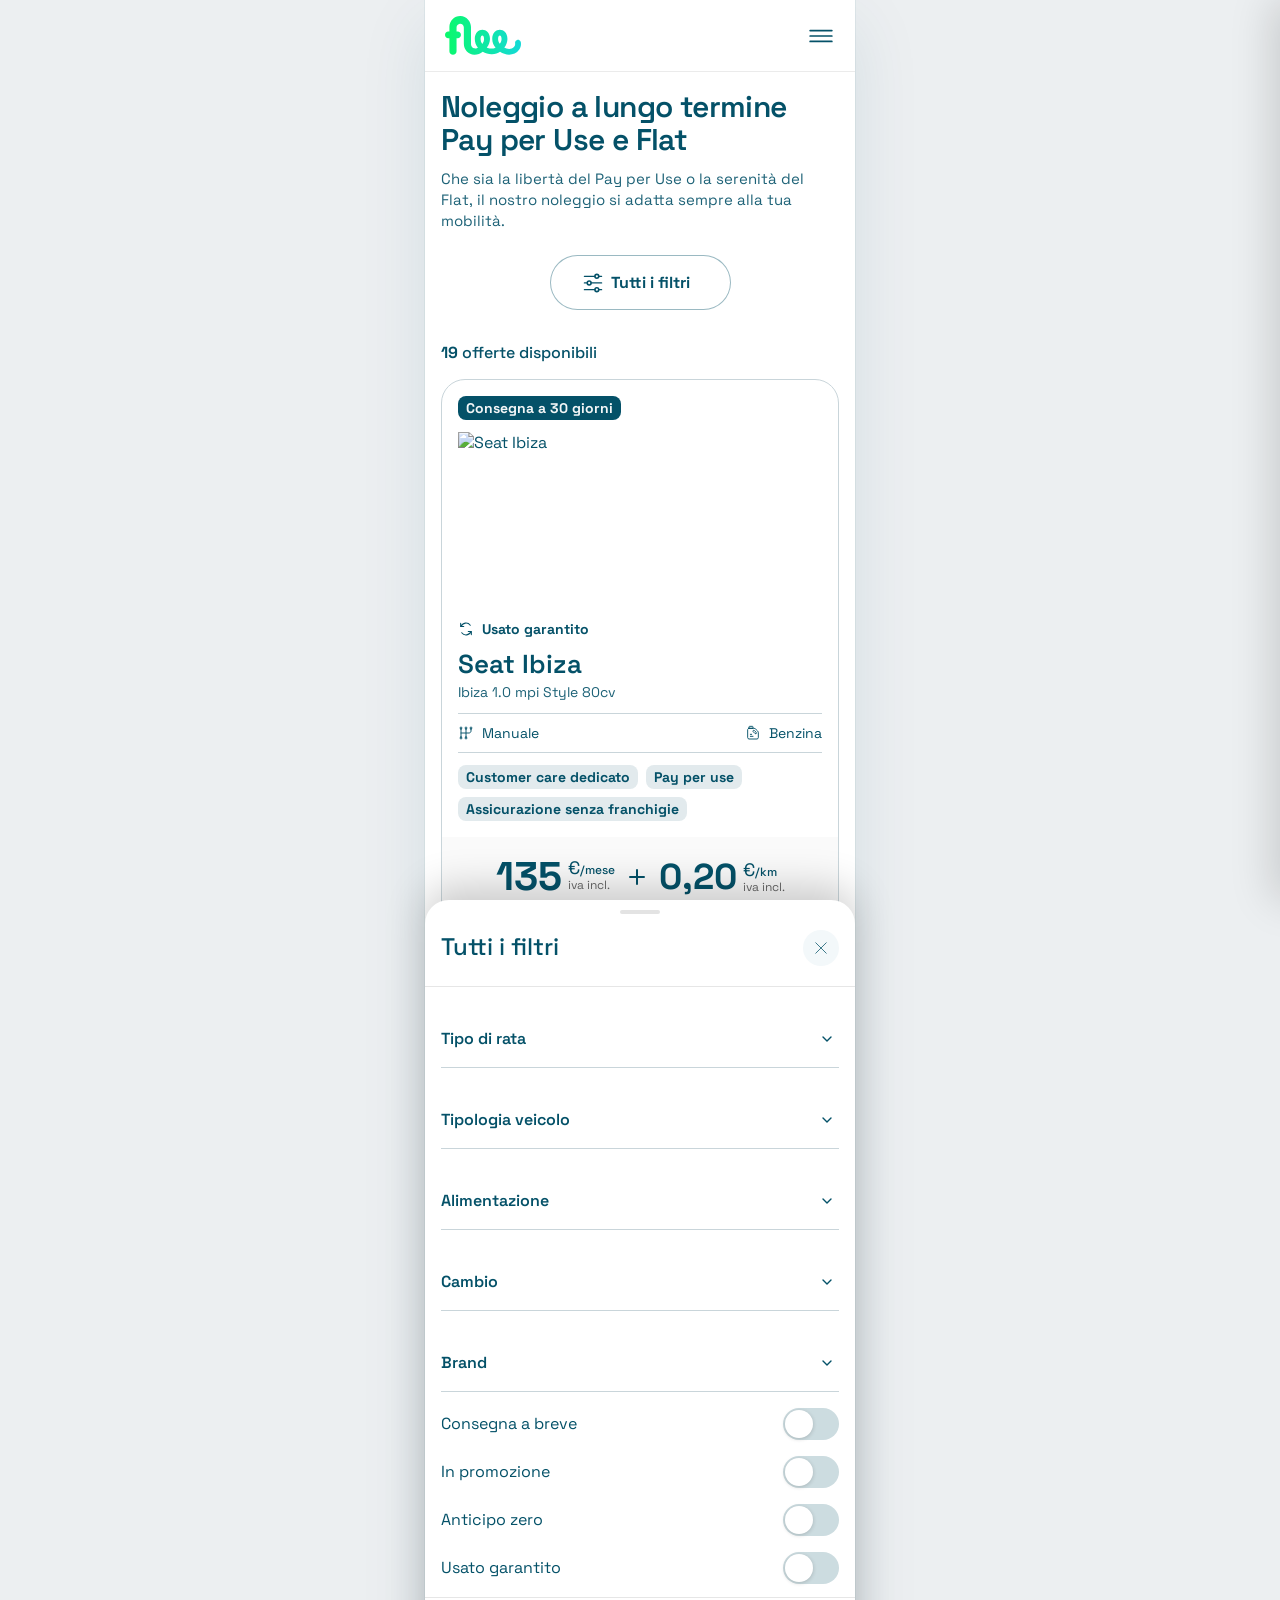
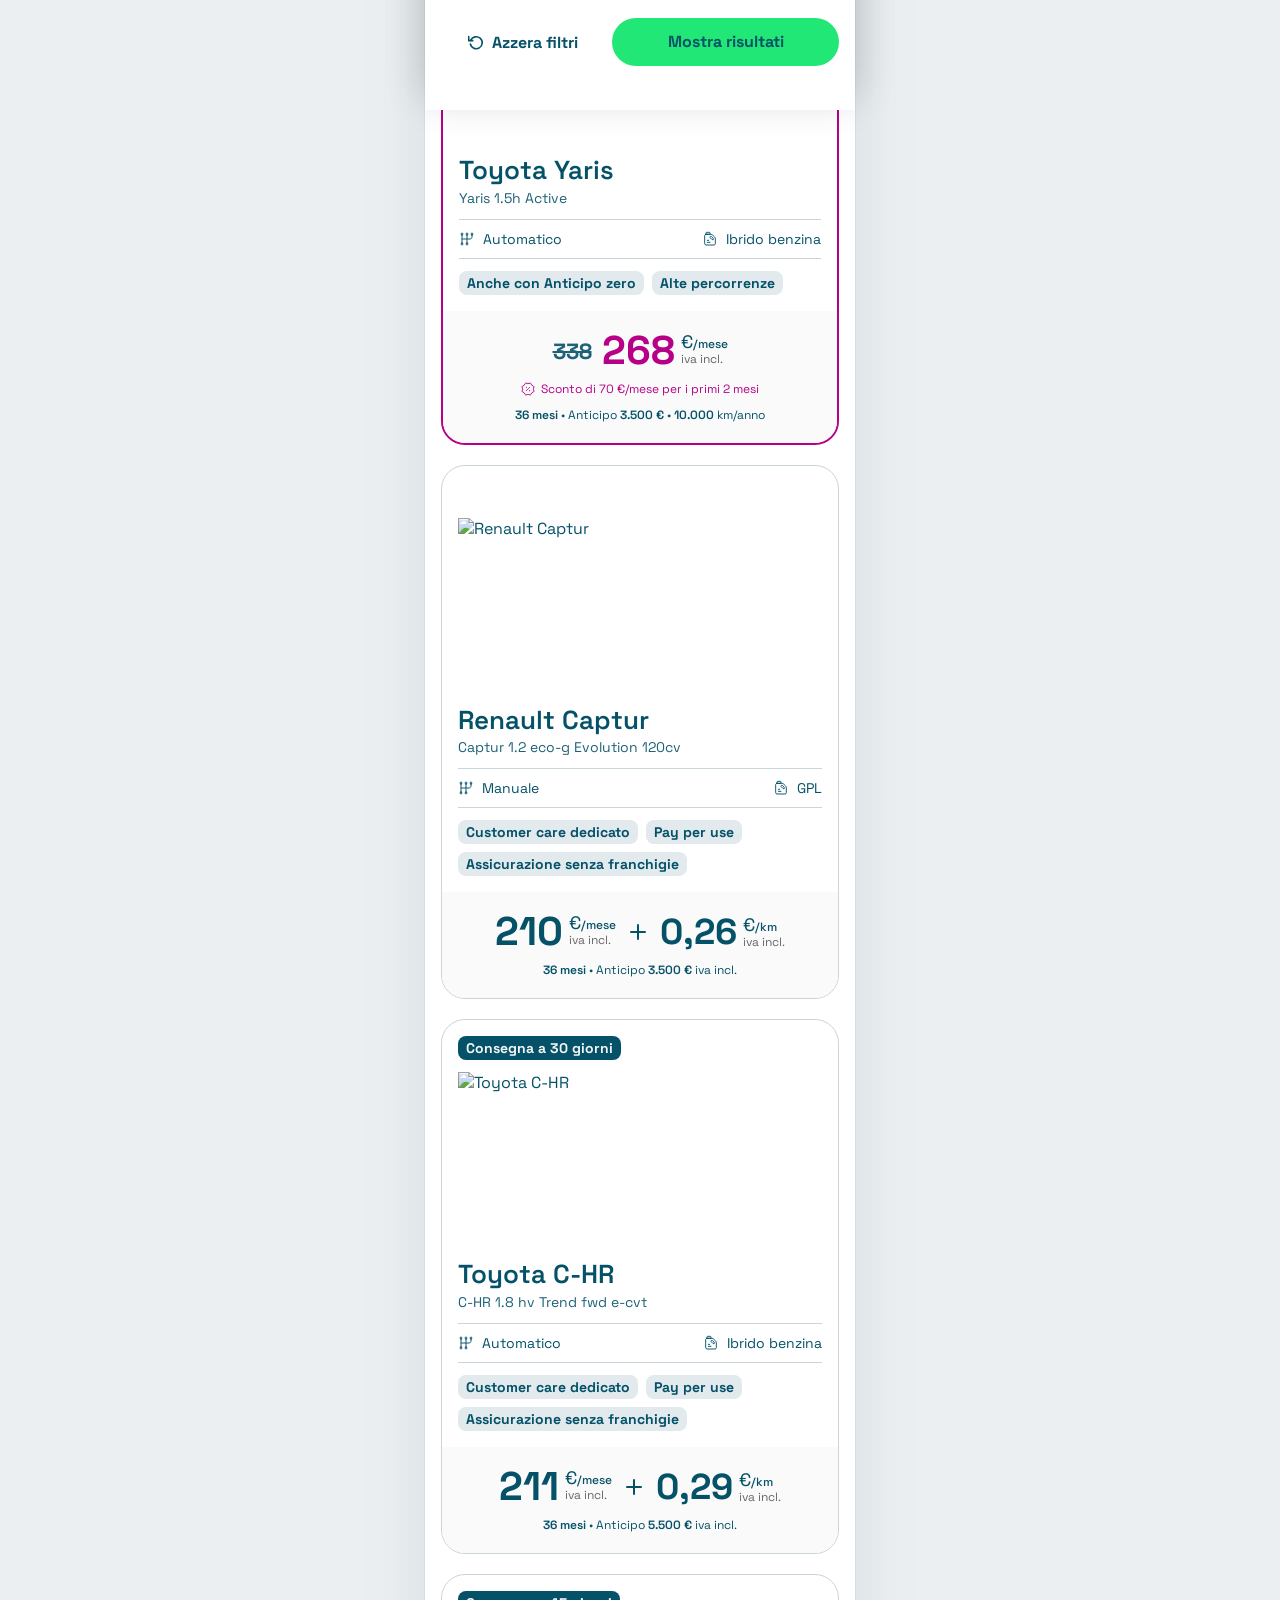
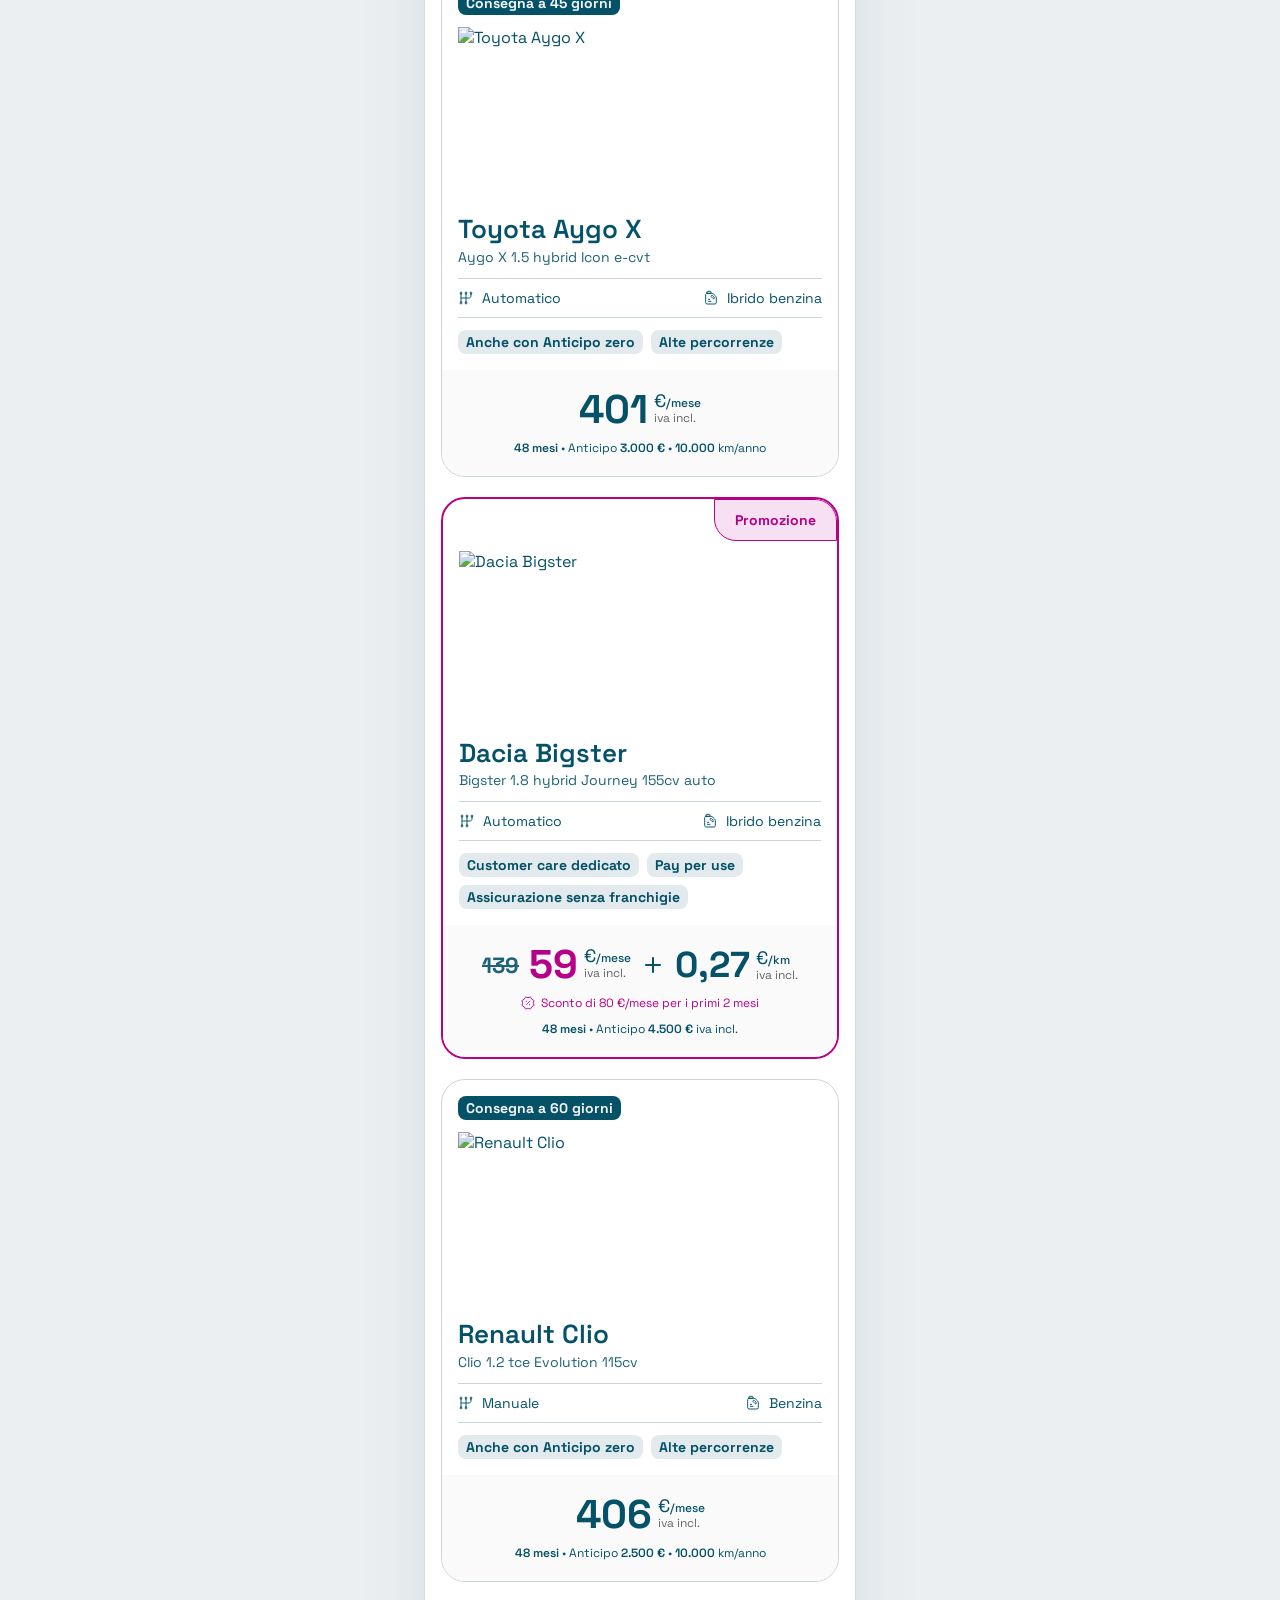
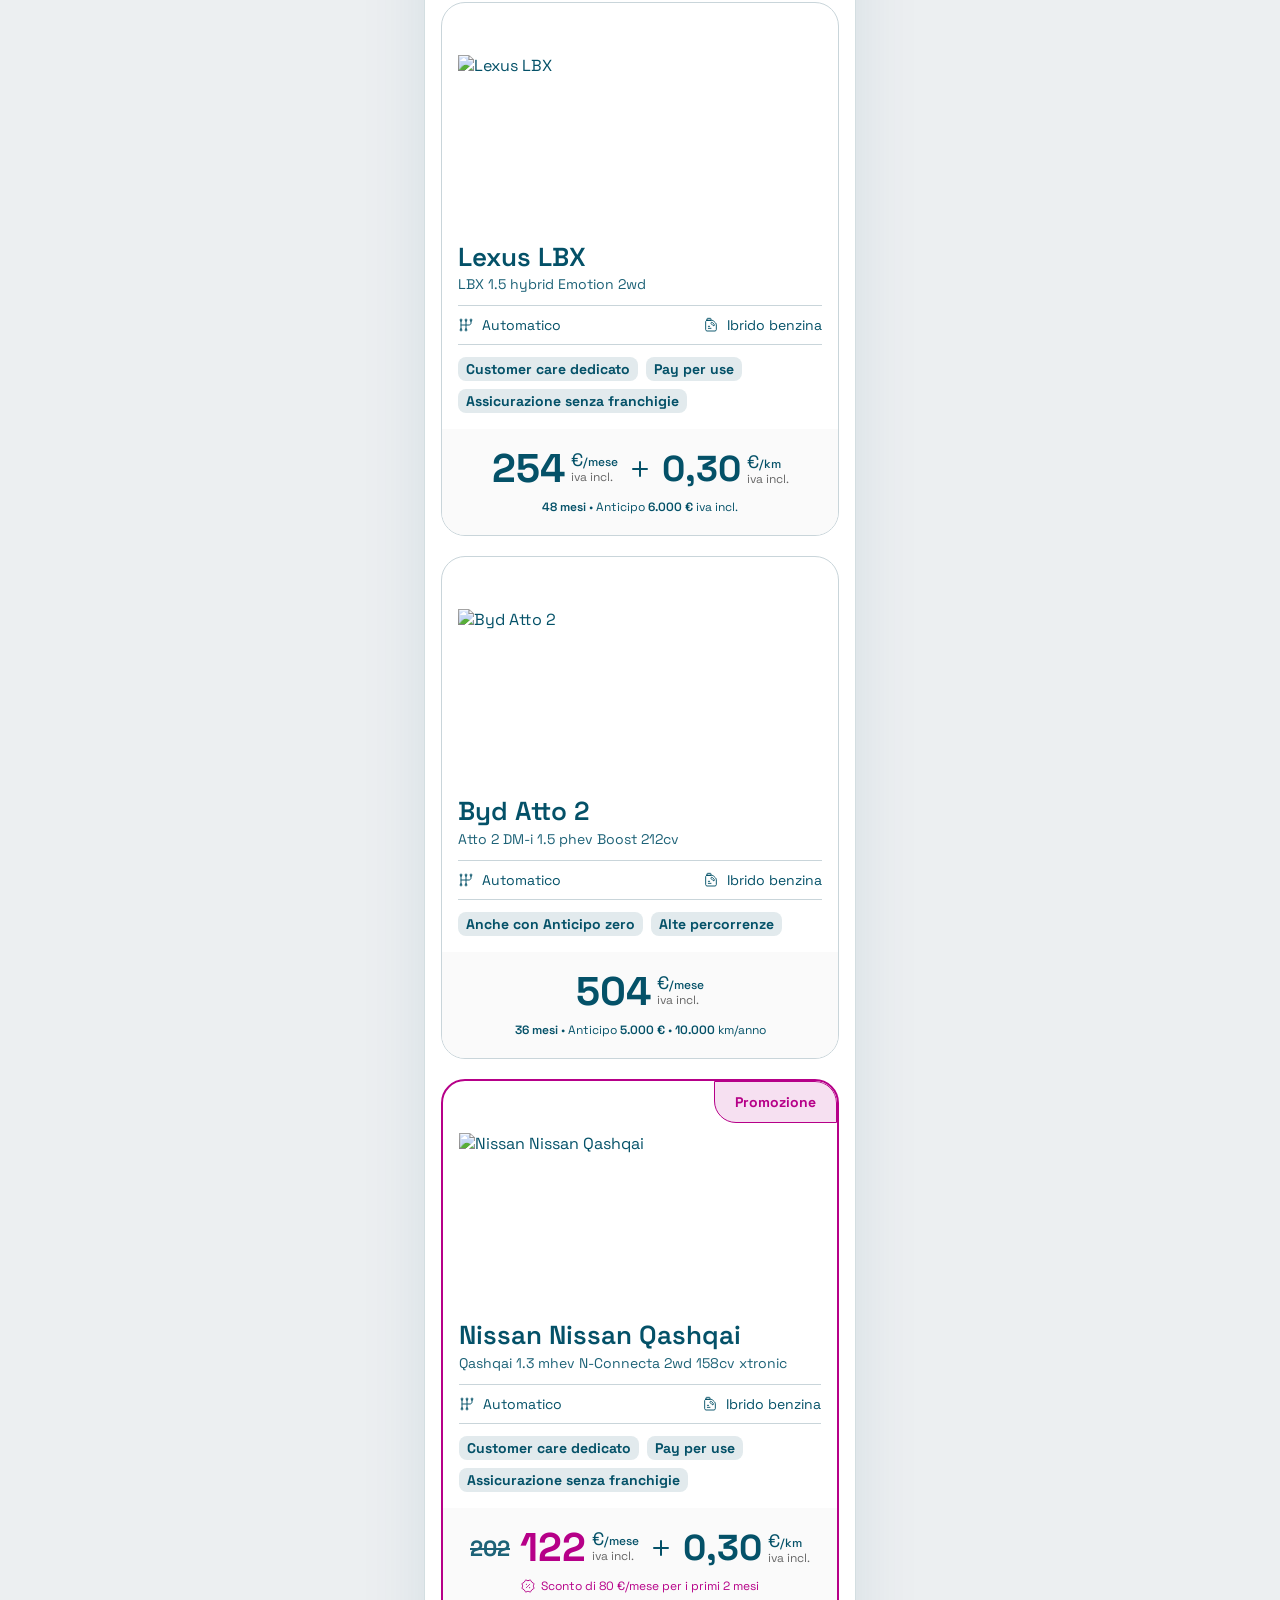
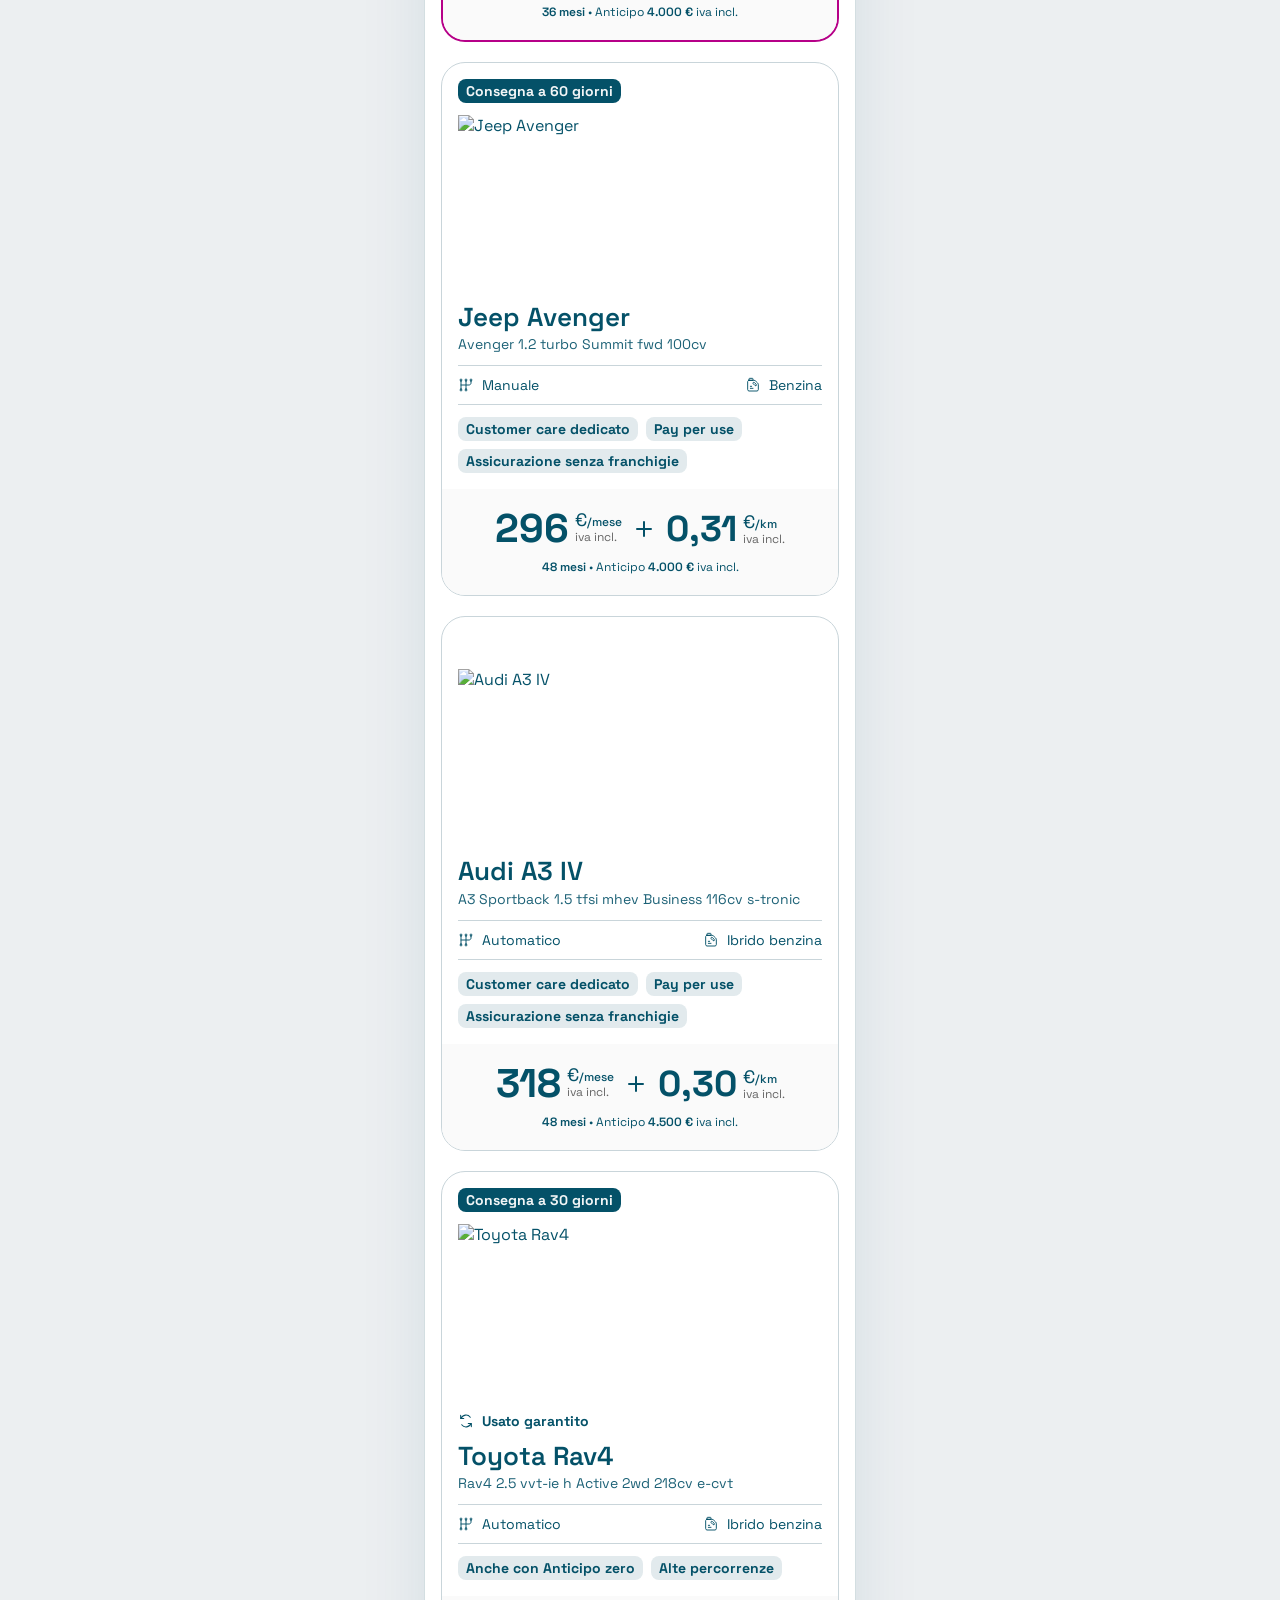
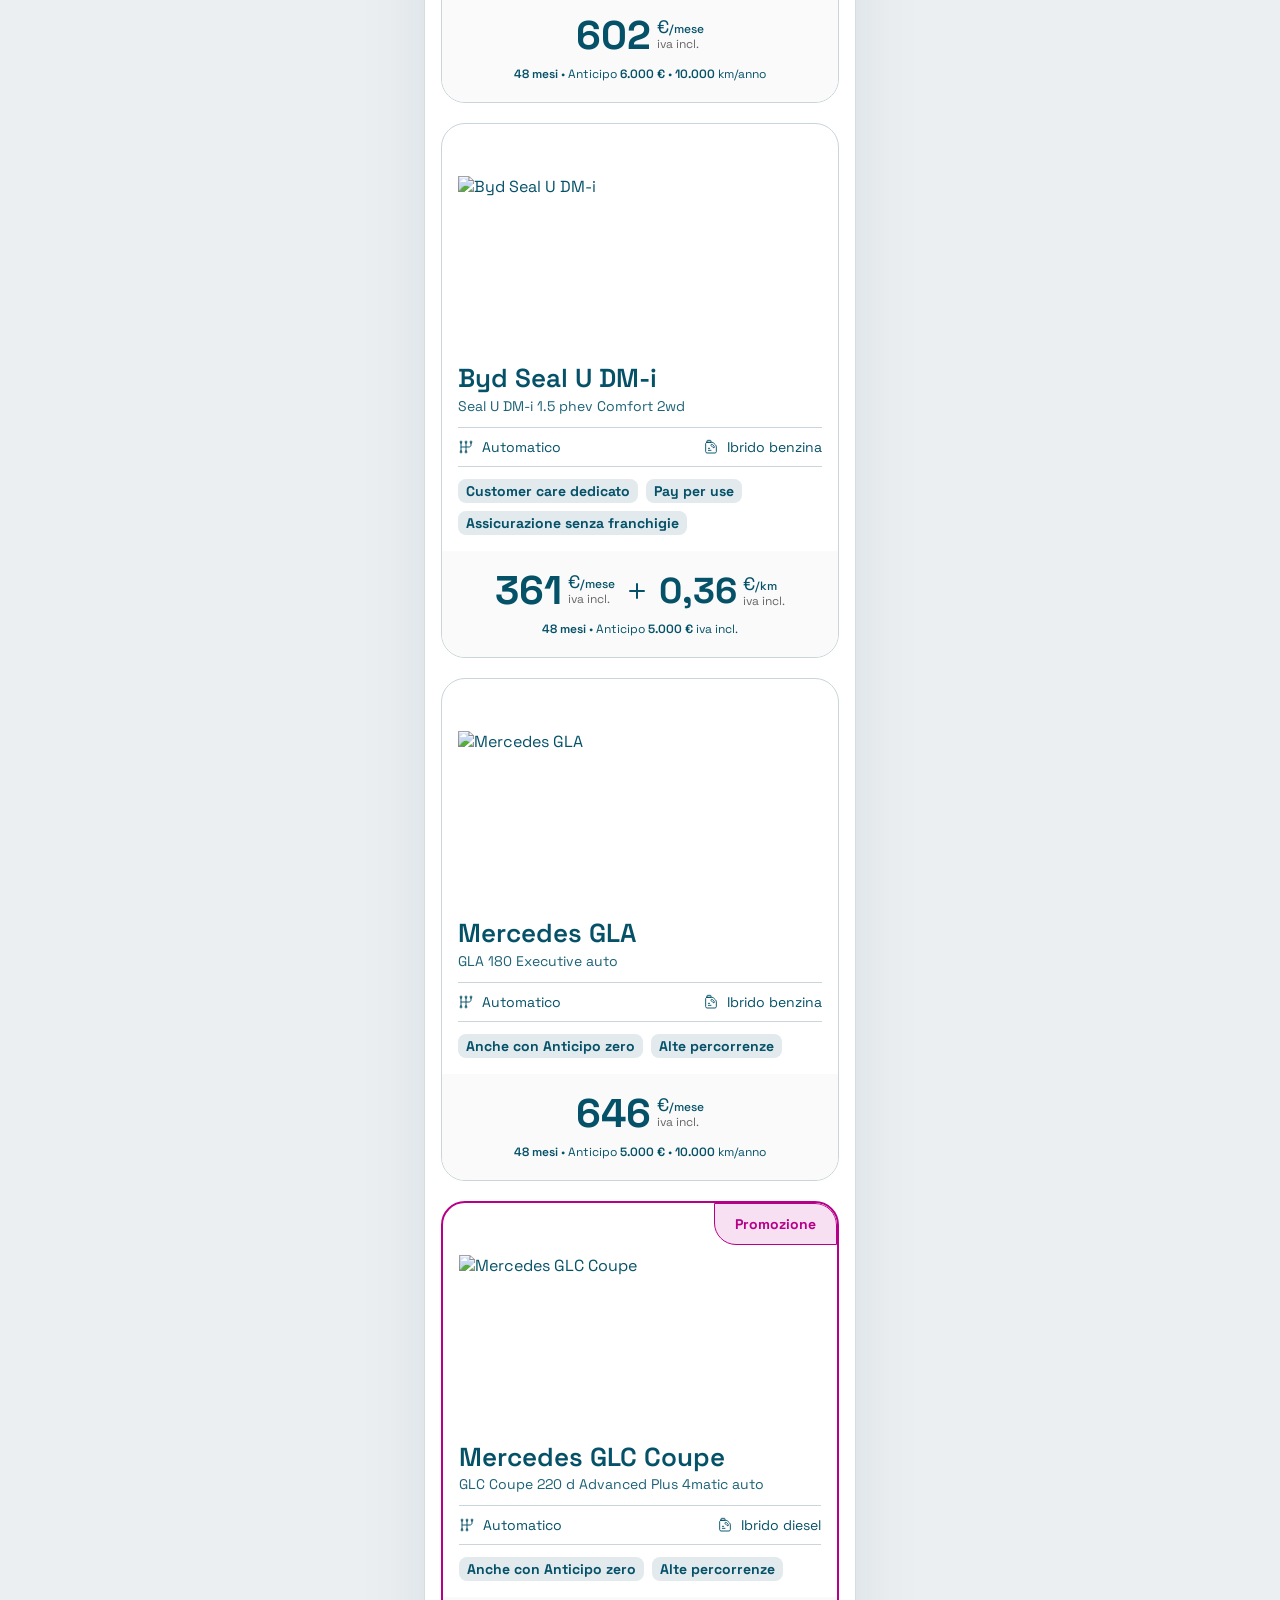
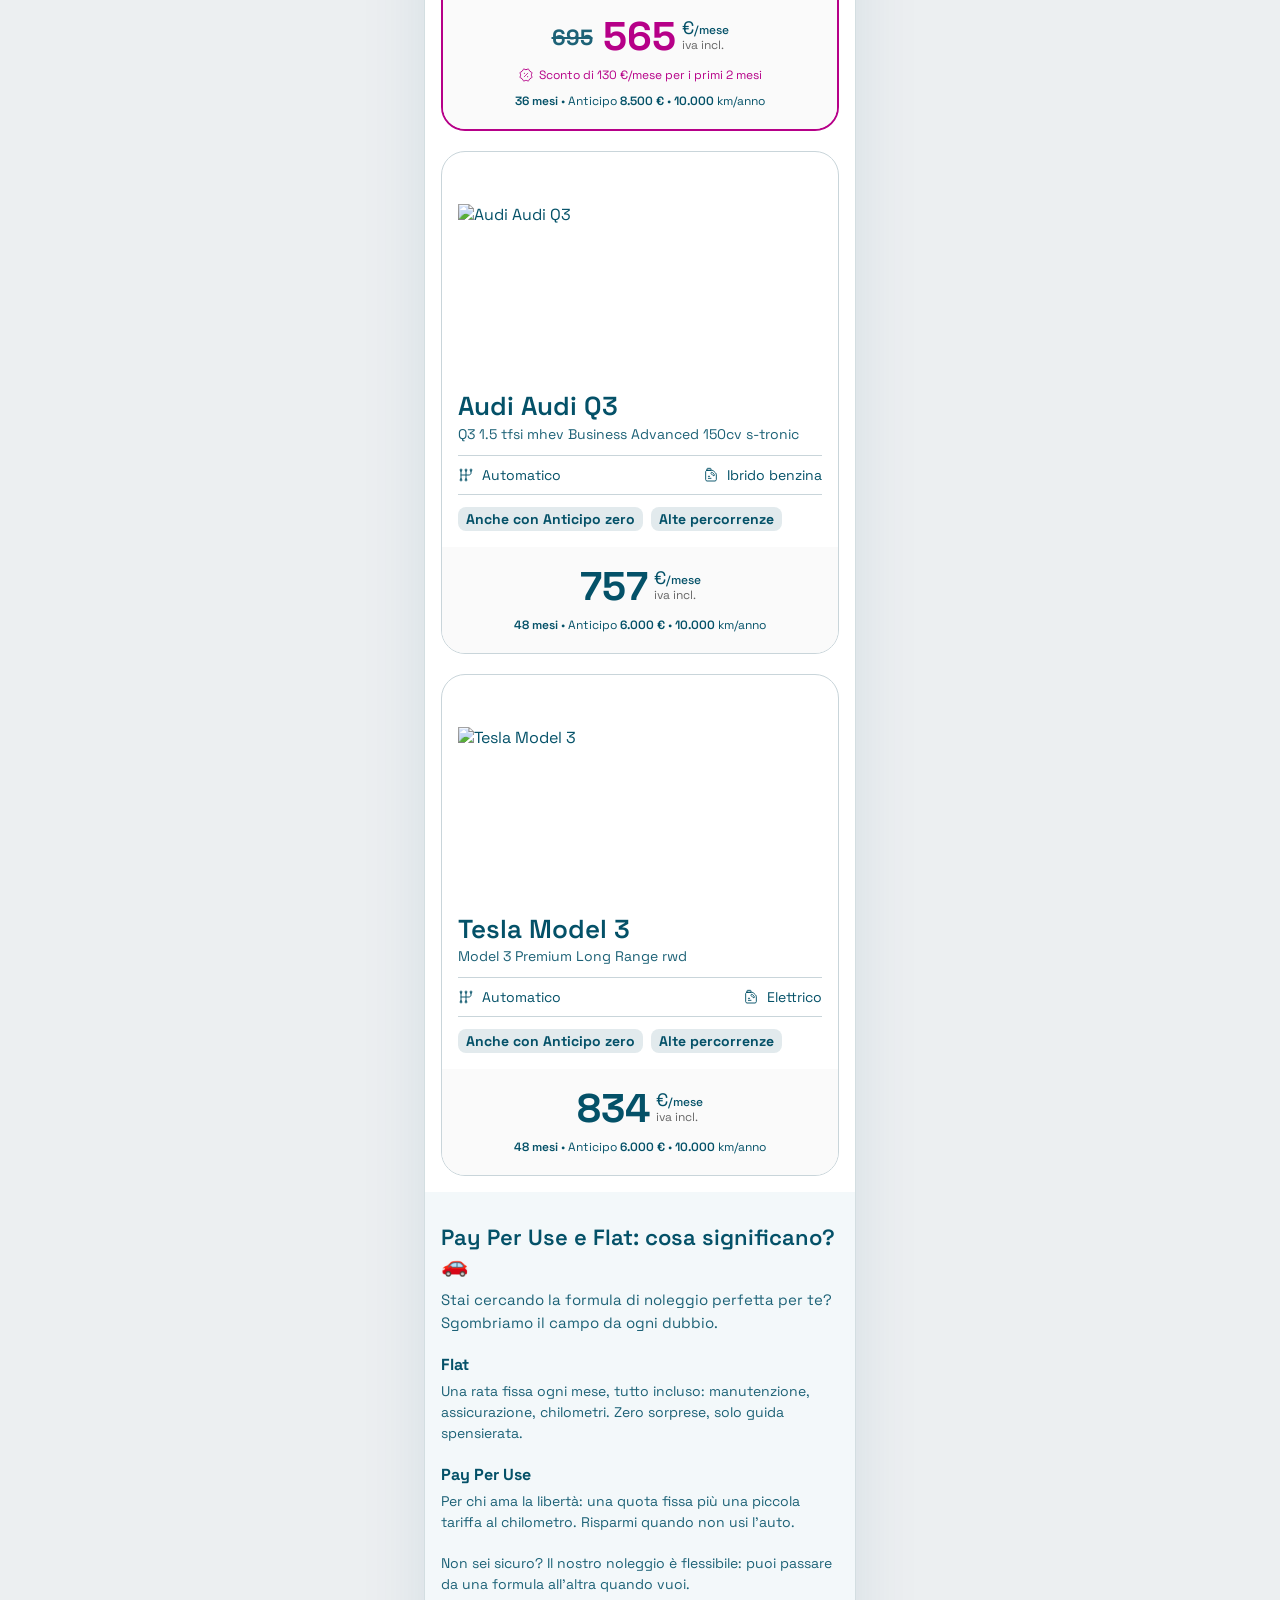
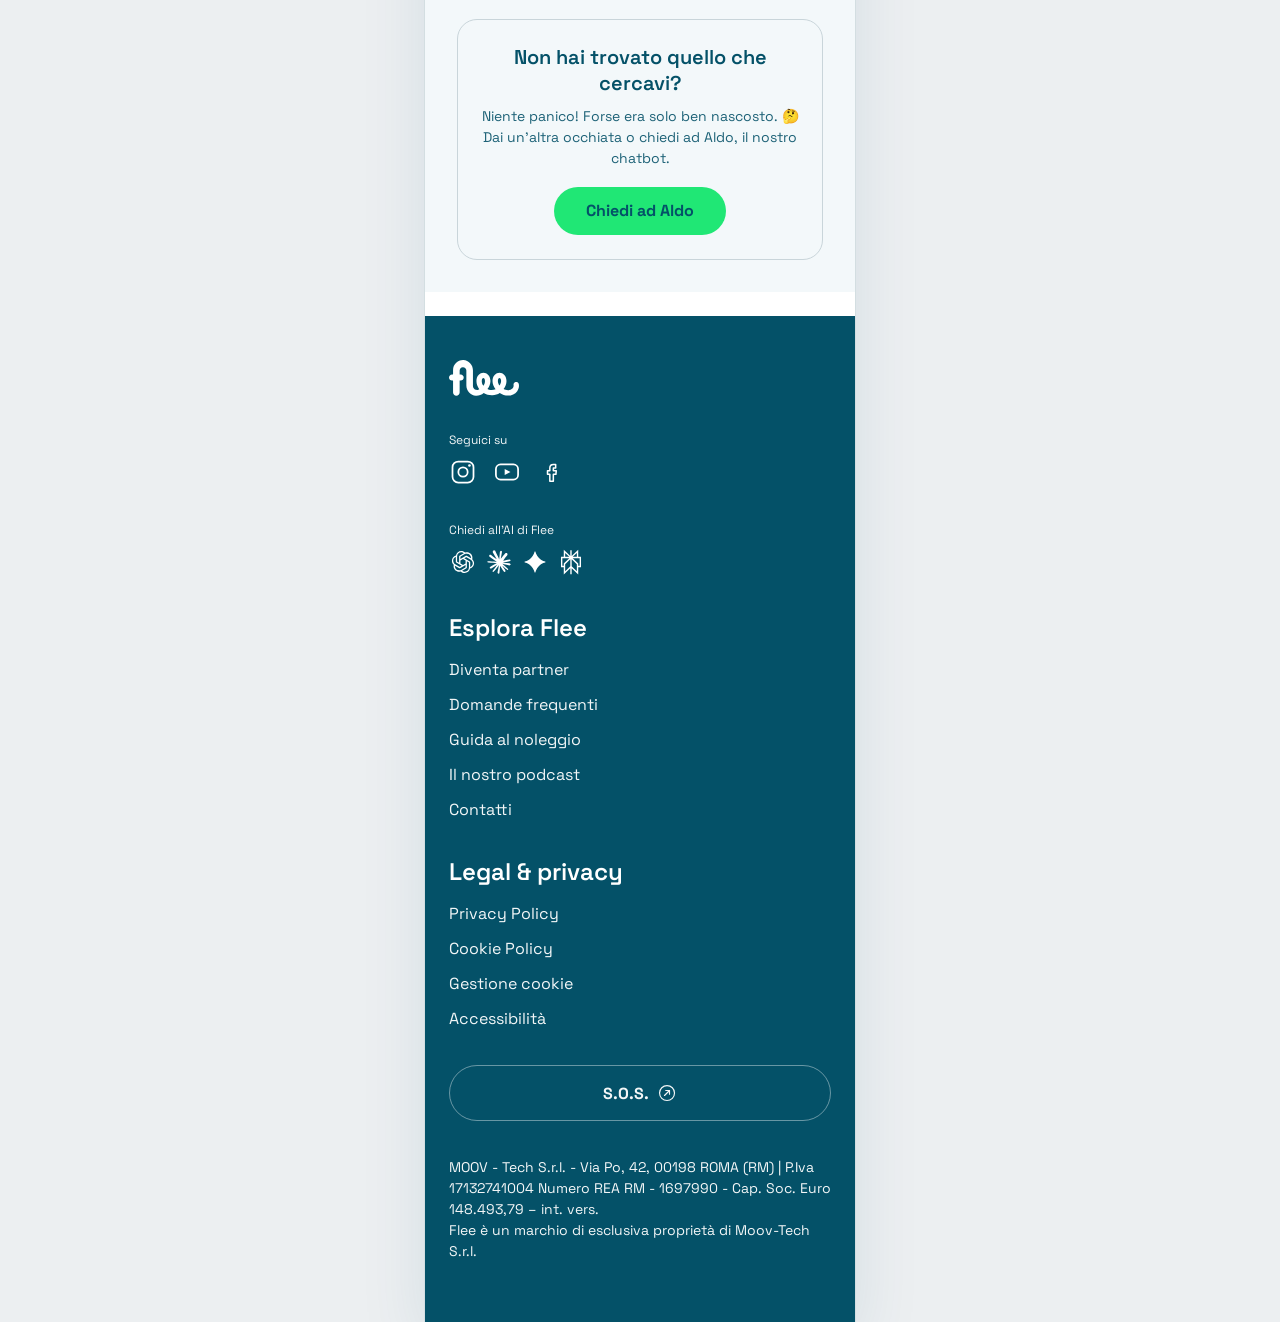
==== index.html @ cde737ec "Flee prototipo mobile: catalogo, scheda (broker/PPU), riepilogo, preventivo, grazie" ====
<!doctype html>
<html lang="it"><head><meta charset="utf-8">
<meta name="viewport" content="width=device-width, initial-scale=1, viewport-fit=cover">
<title>Flee · Prototipo</title>
<meta http-equiv="refresh" content="0; url=m-catalogo.html">
<script>location.replace("m-catalogo.html")</script>
</head><body></body></html>
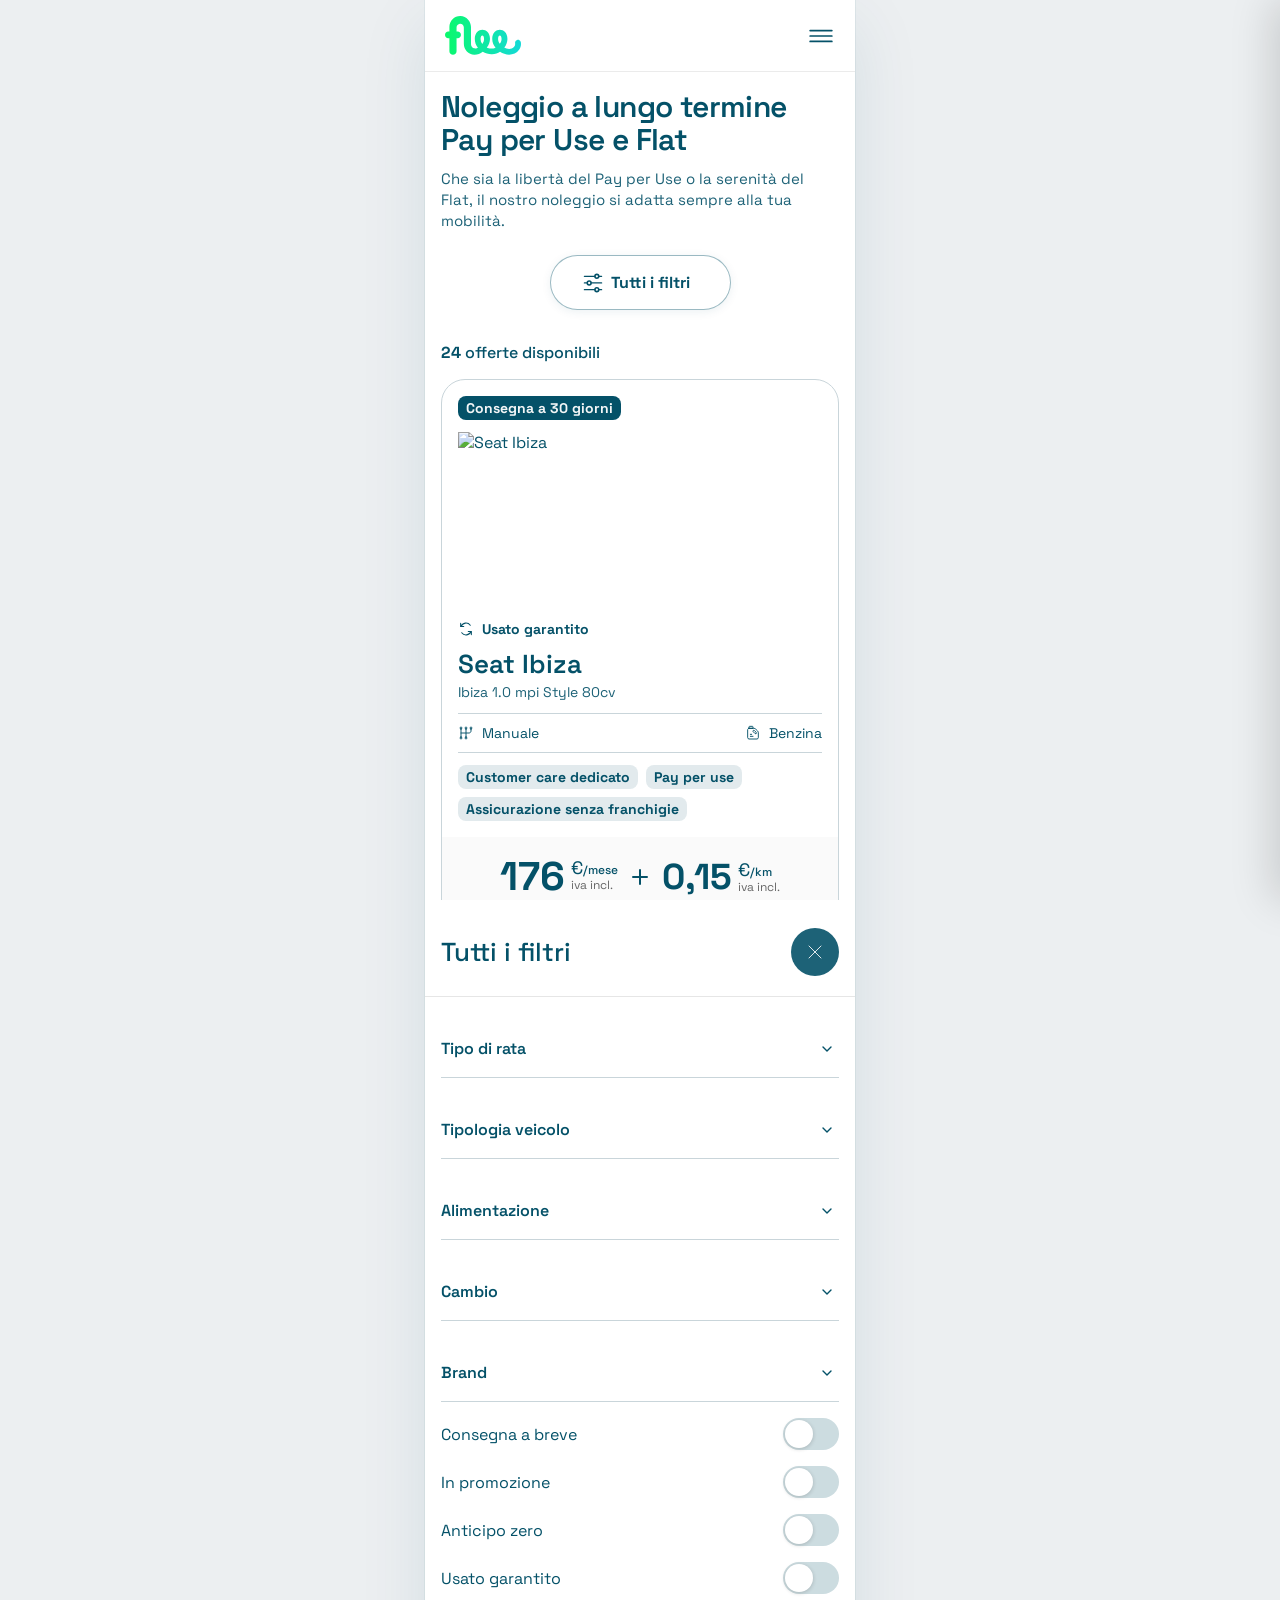
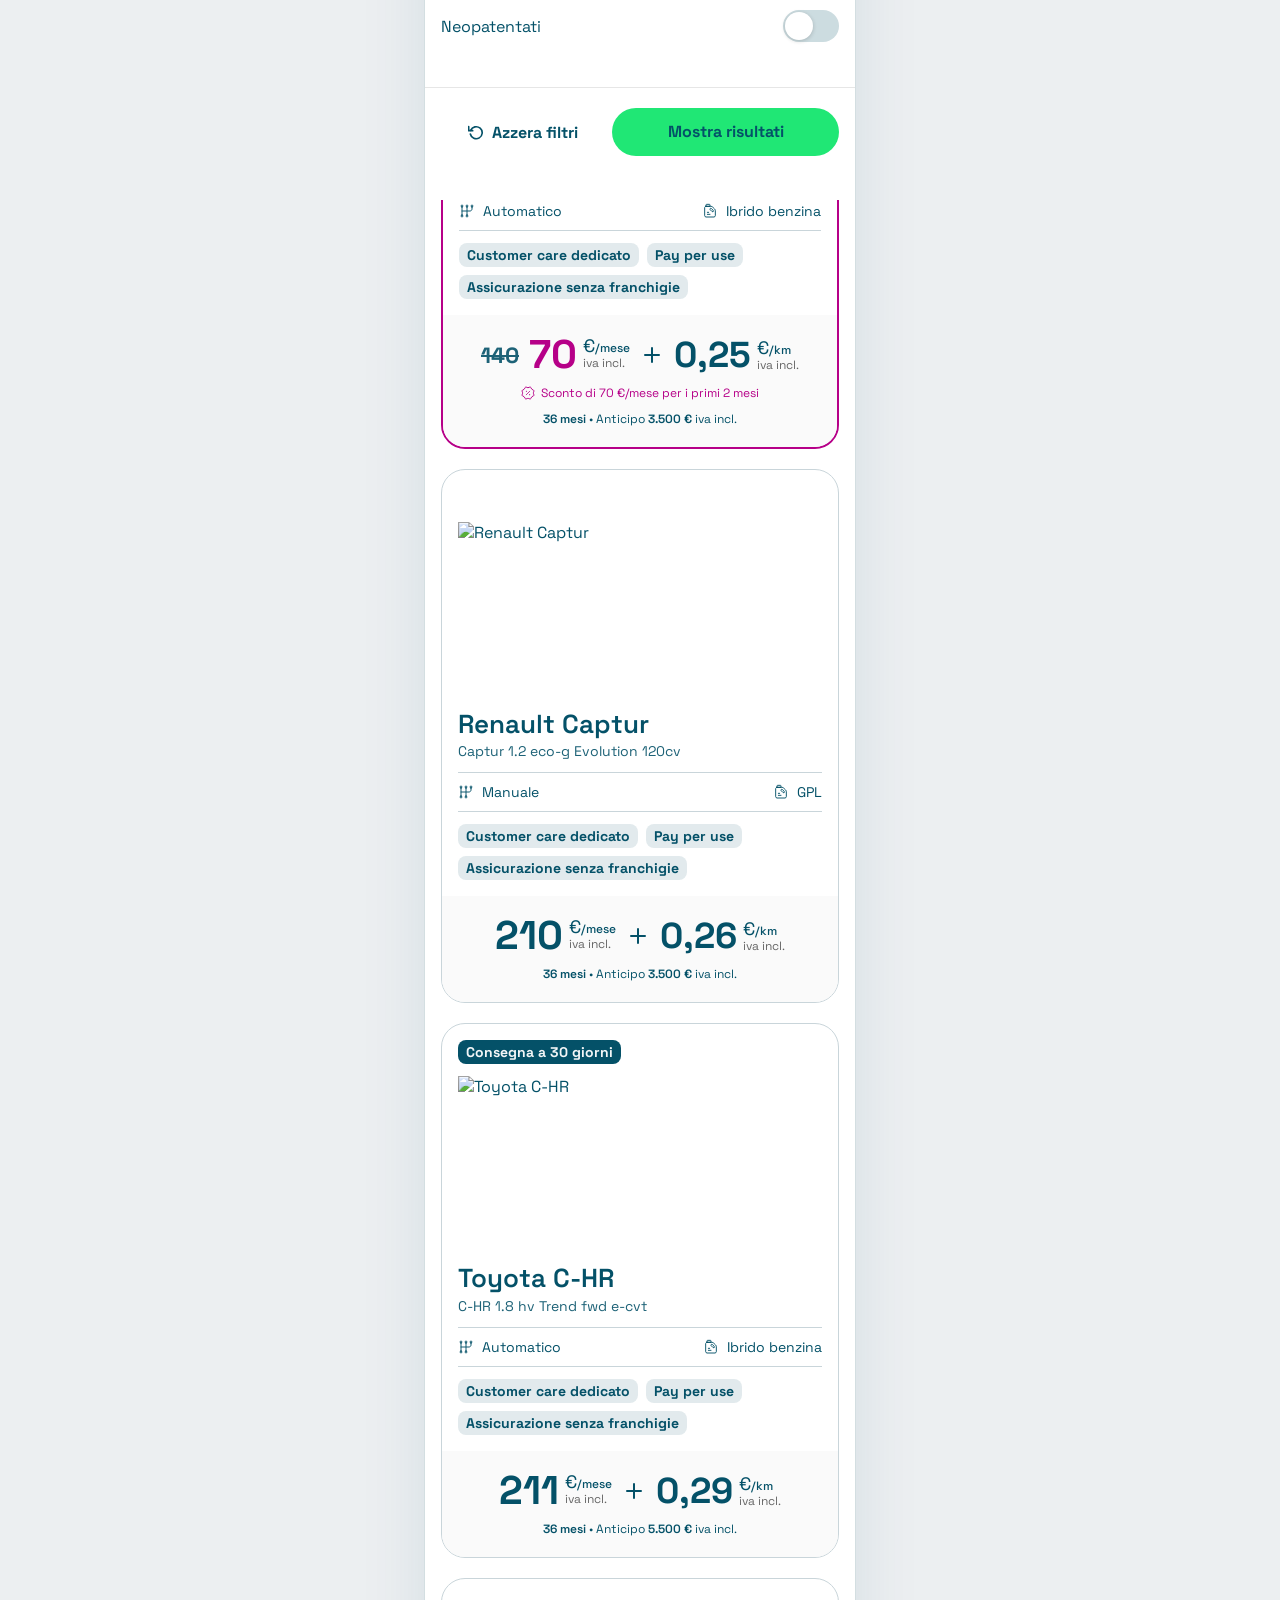
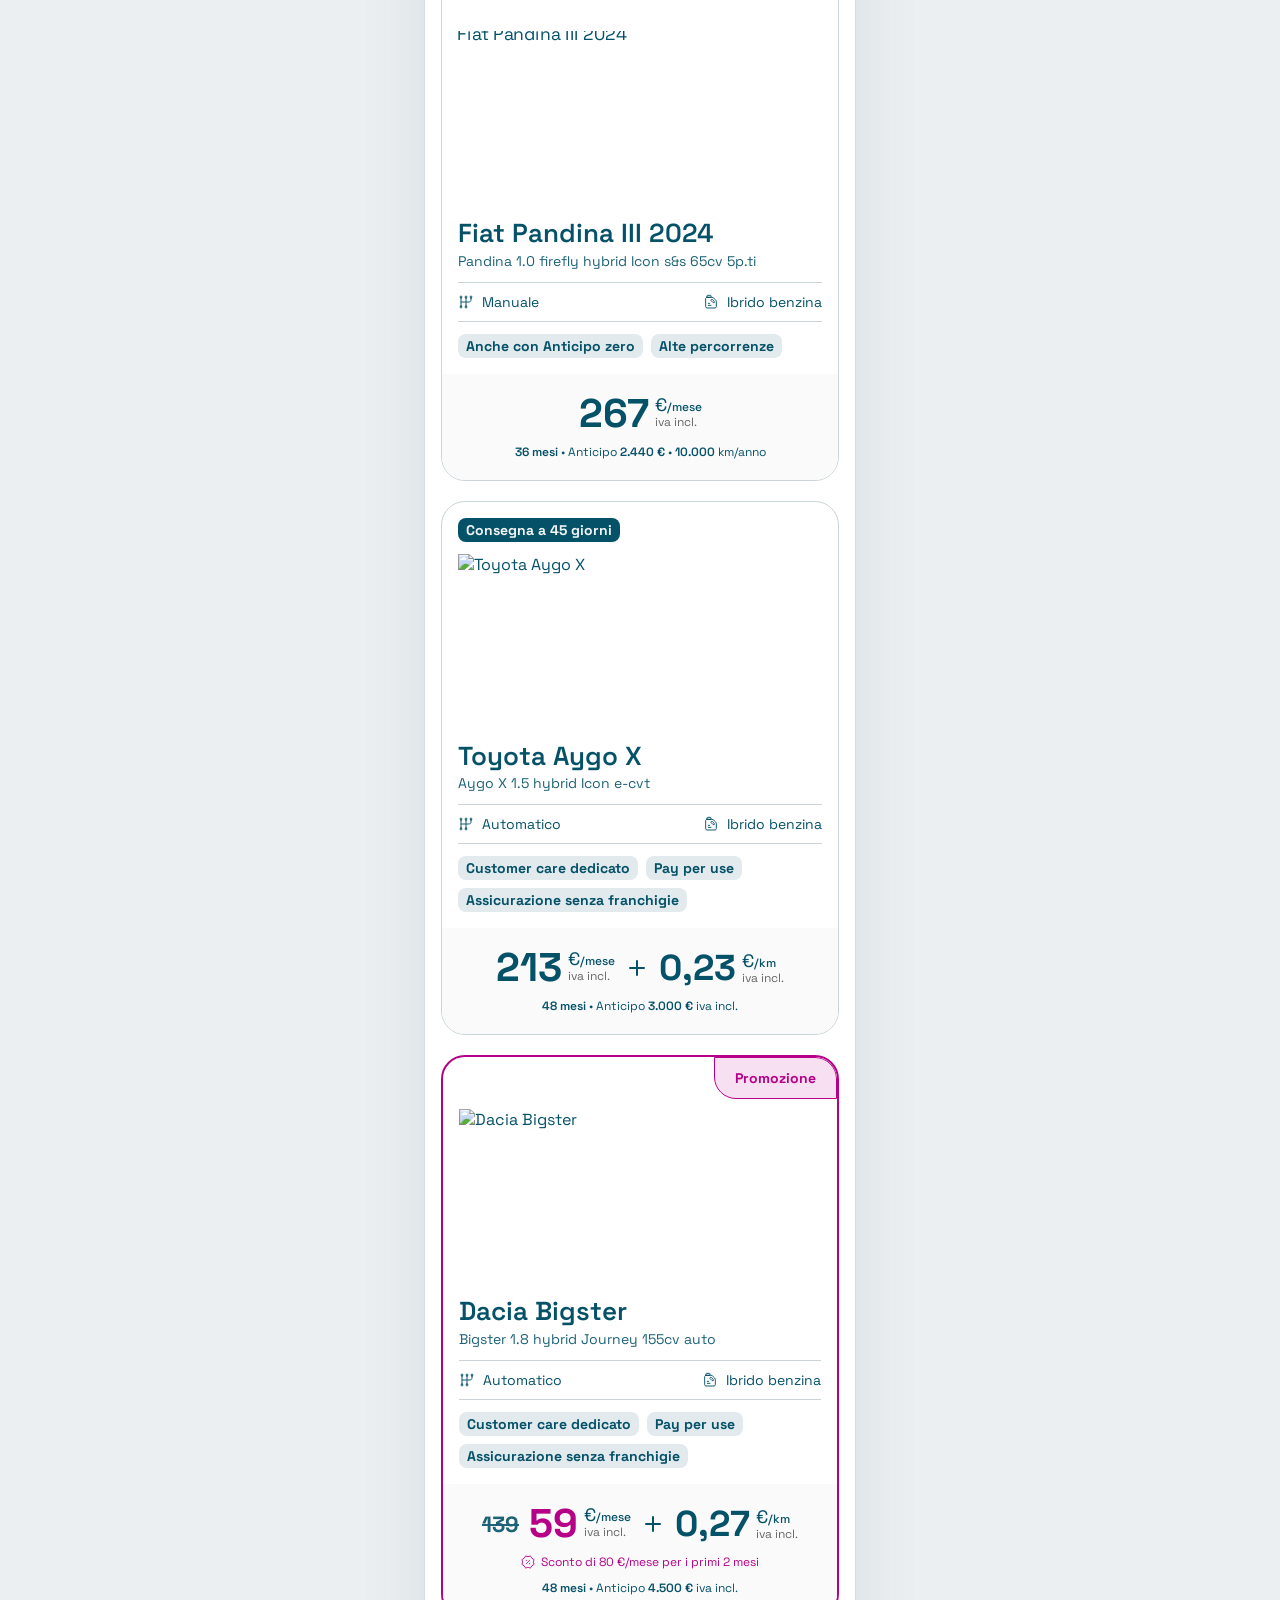
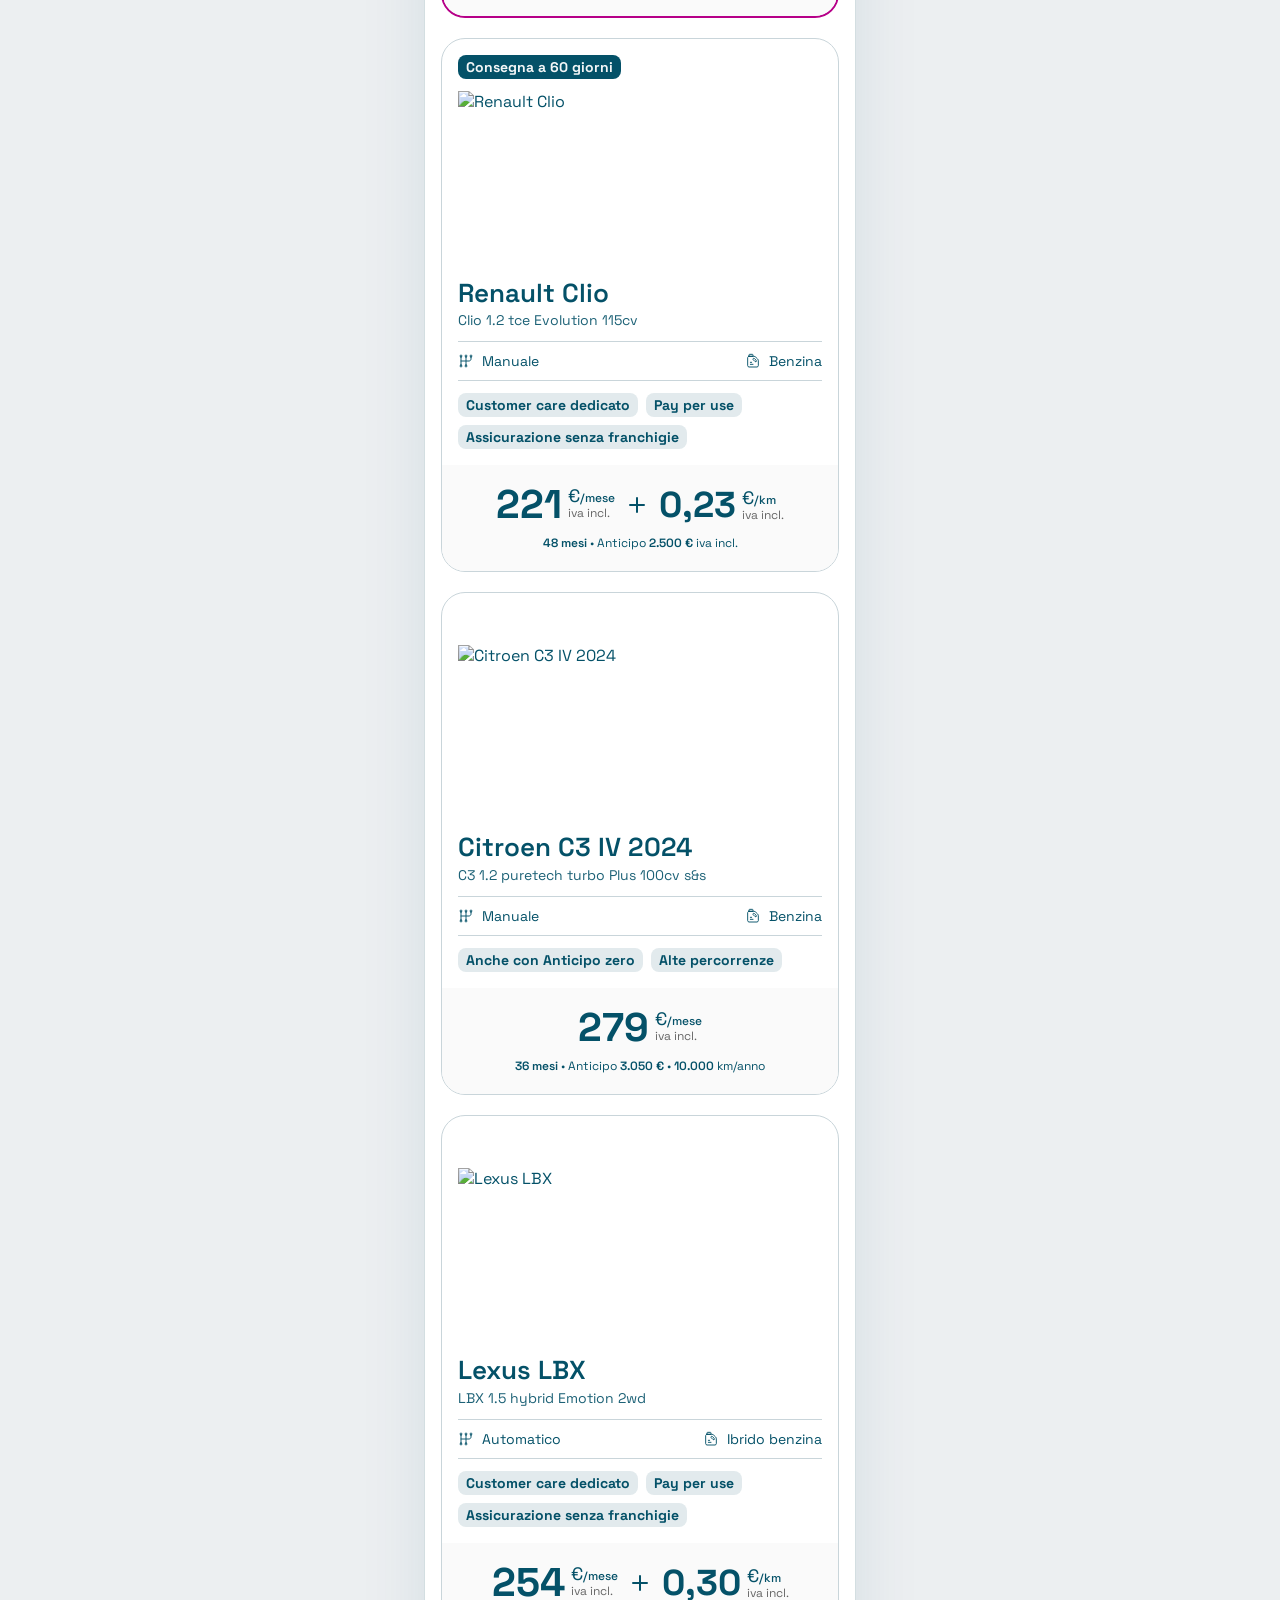
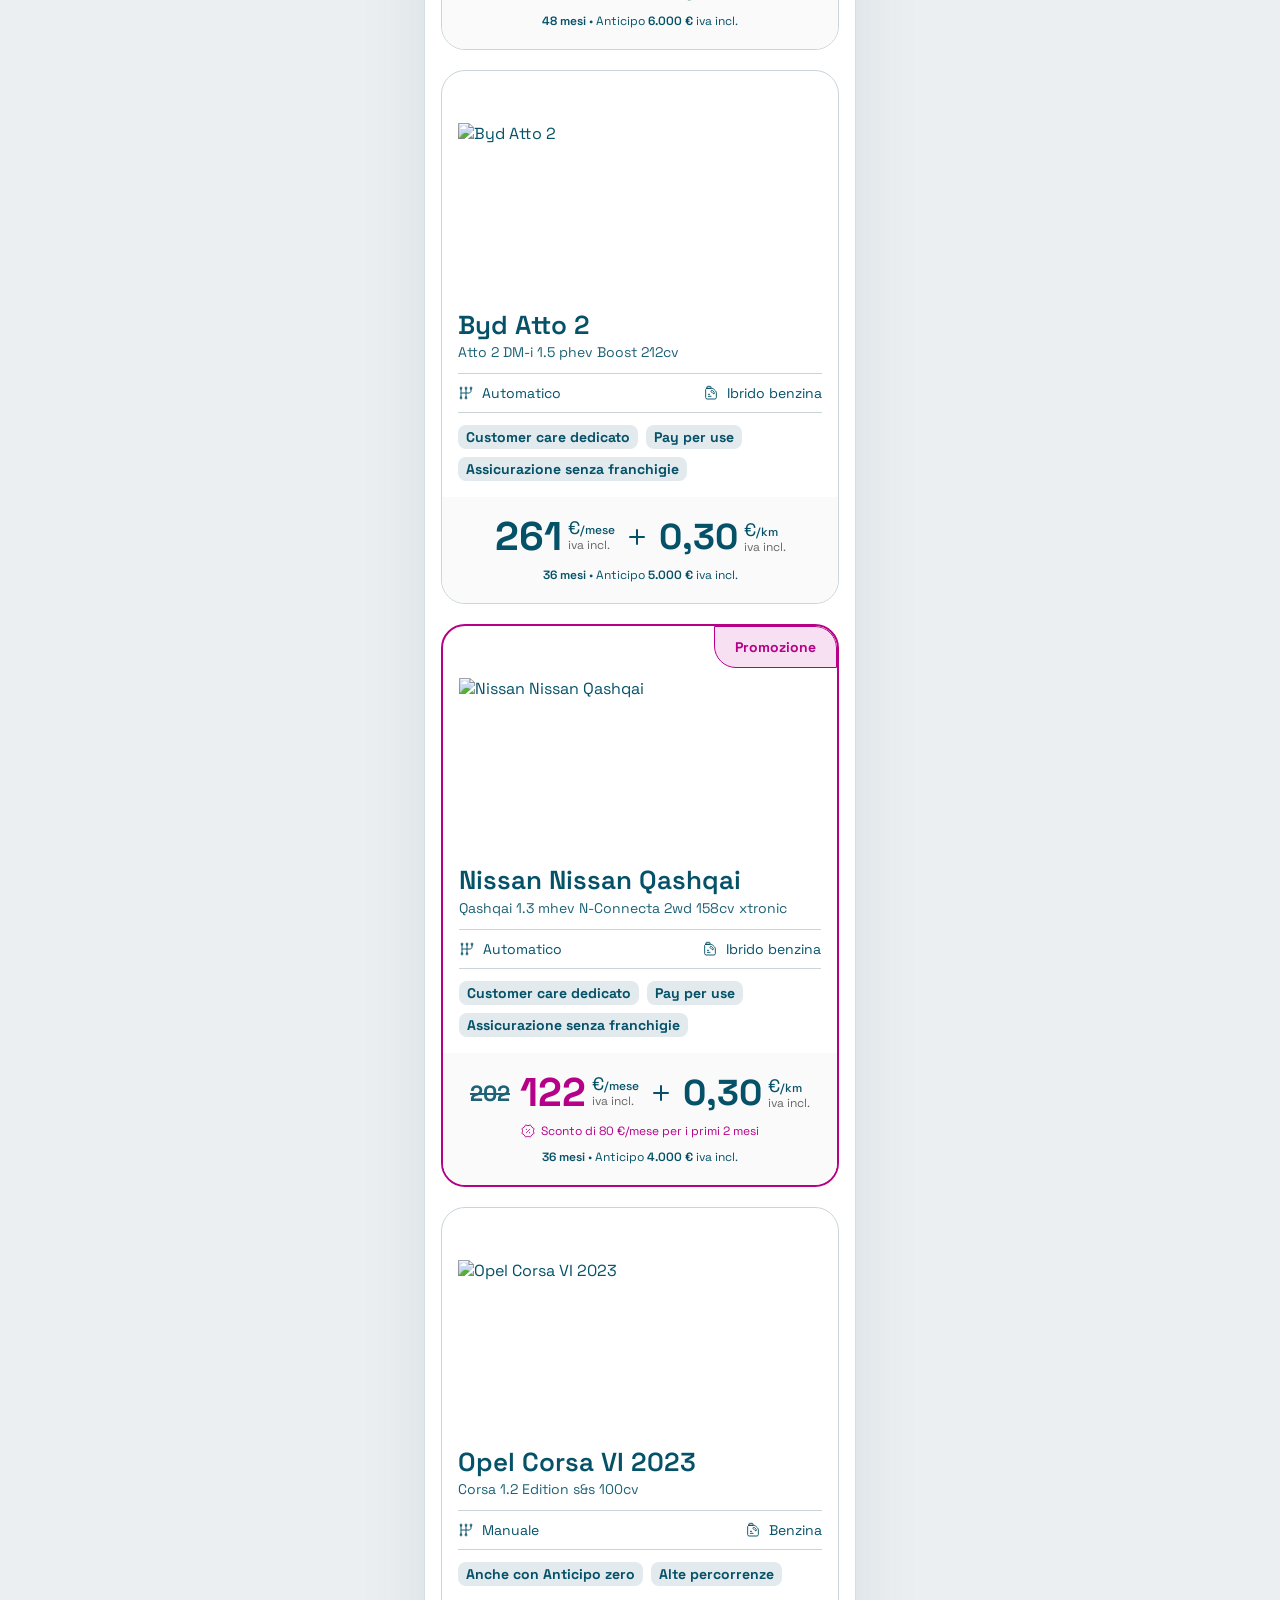
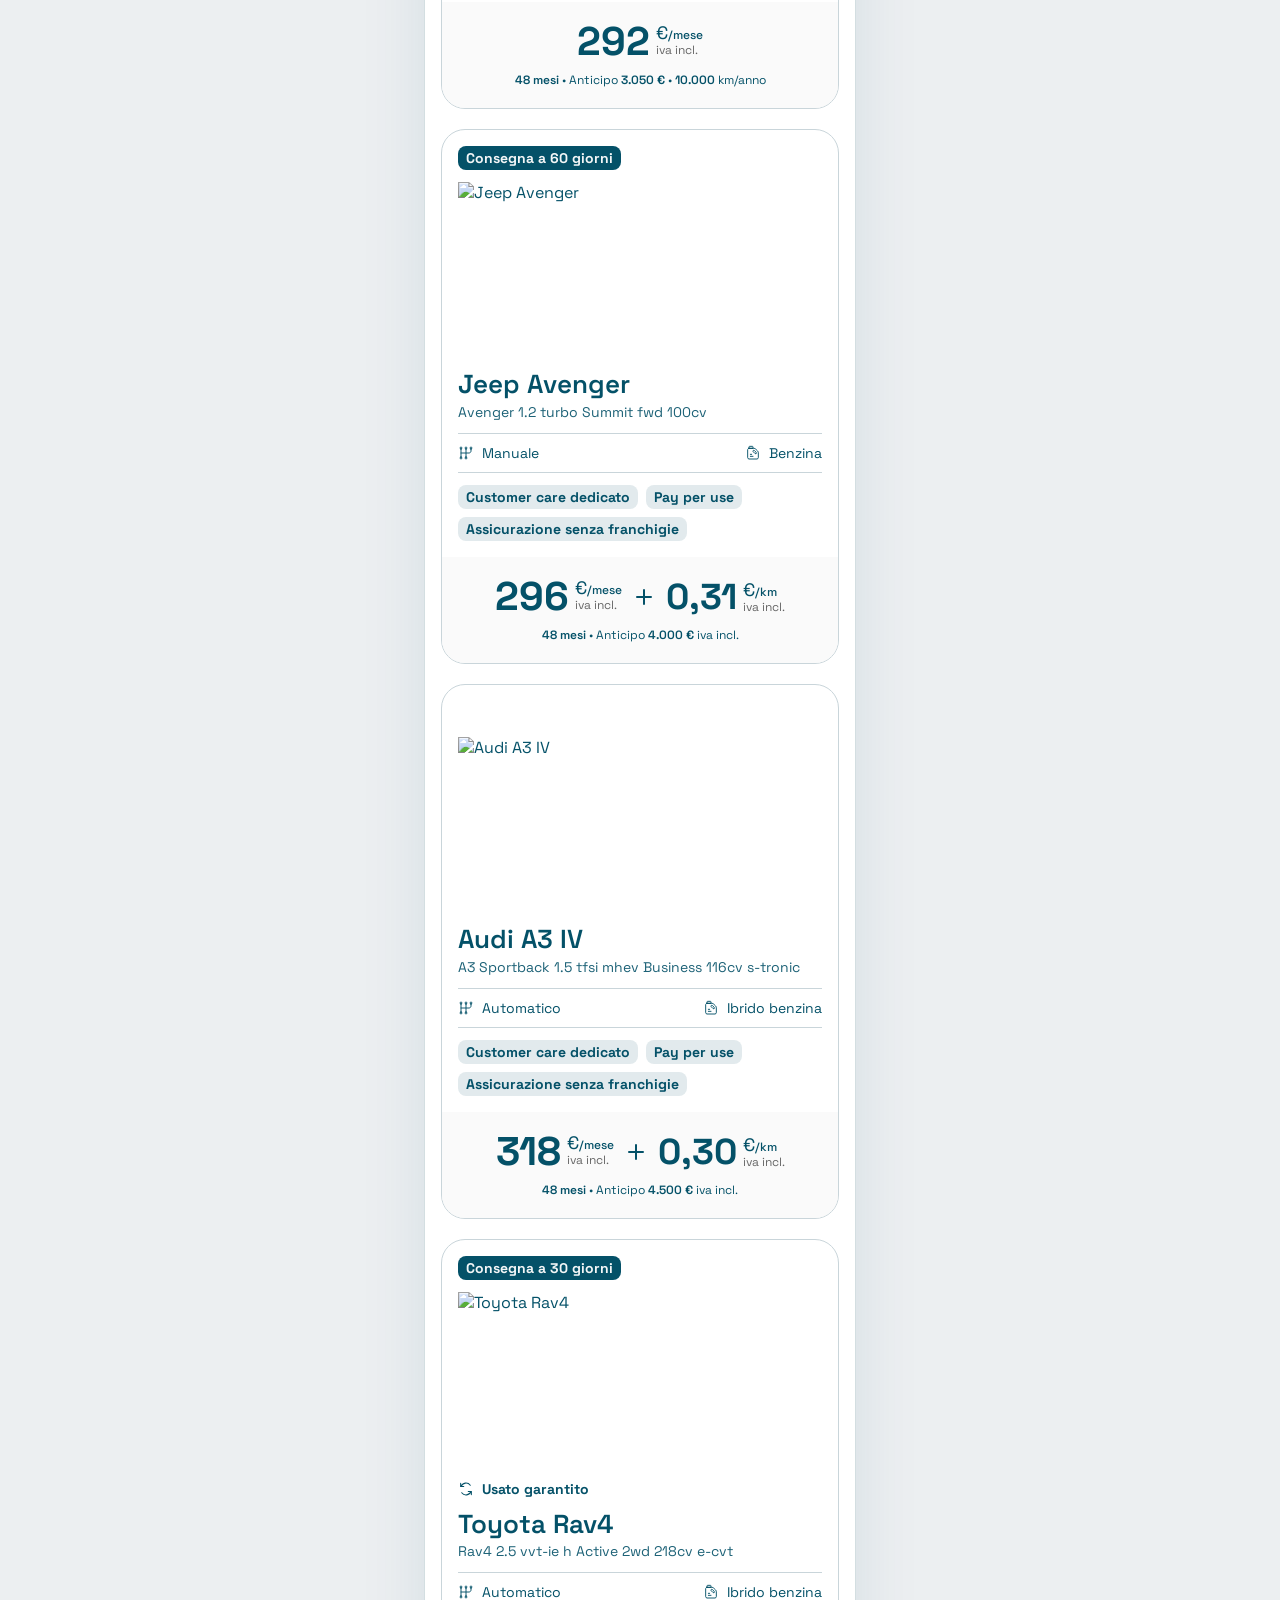
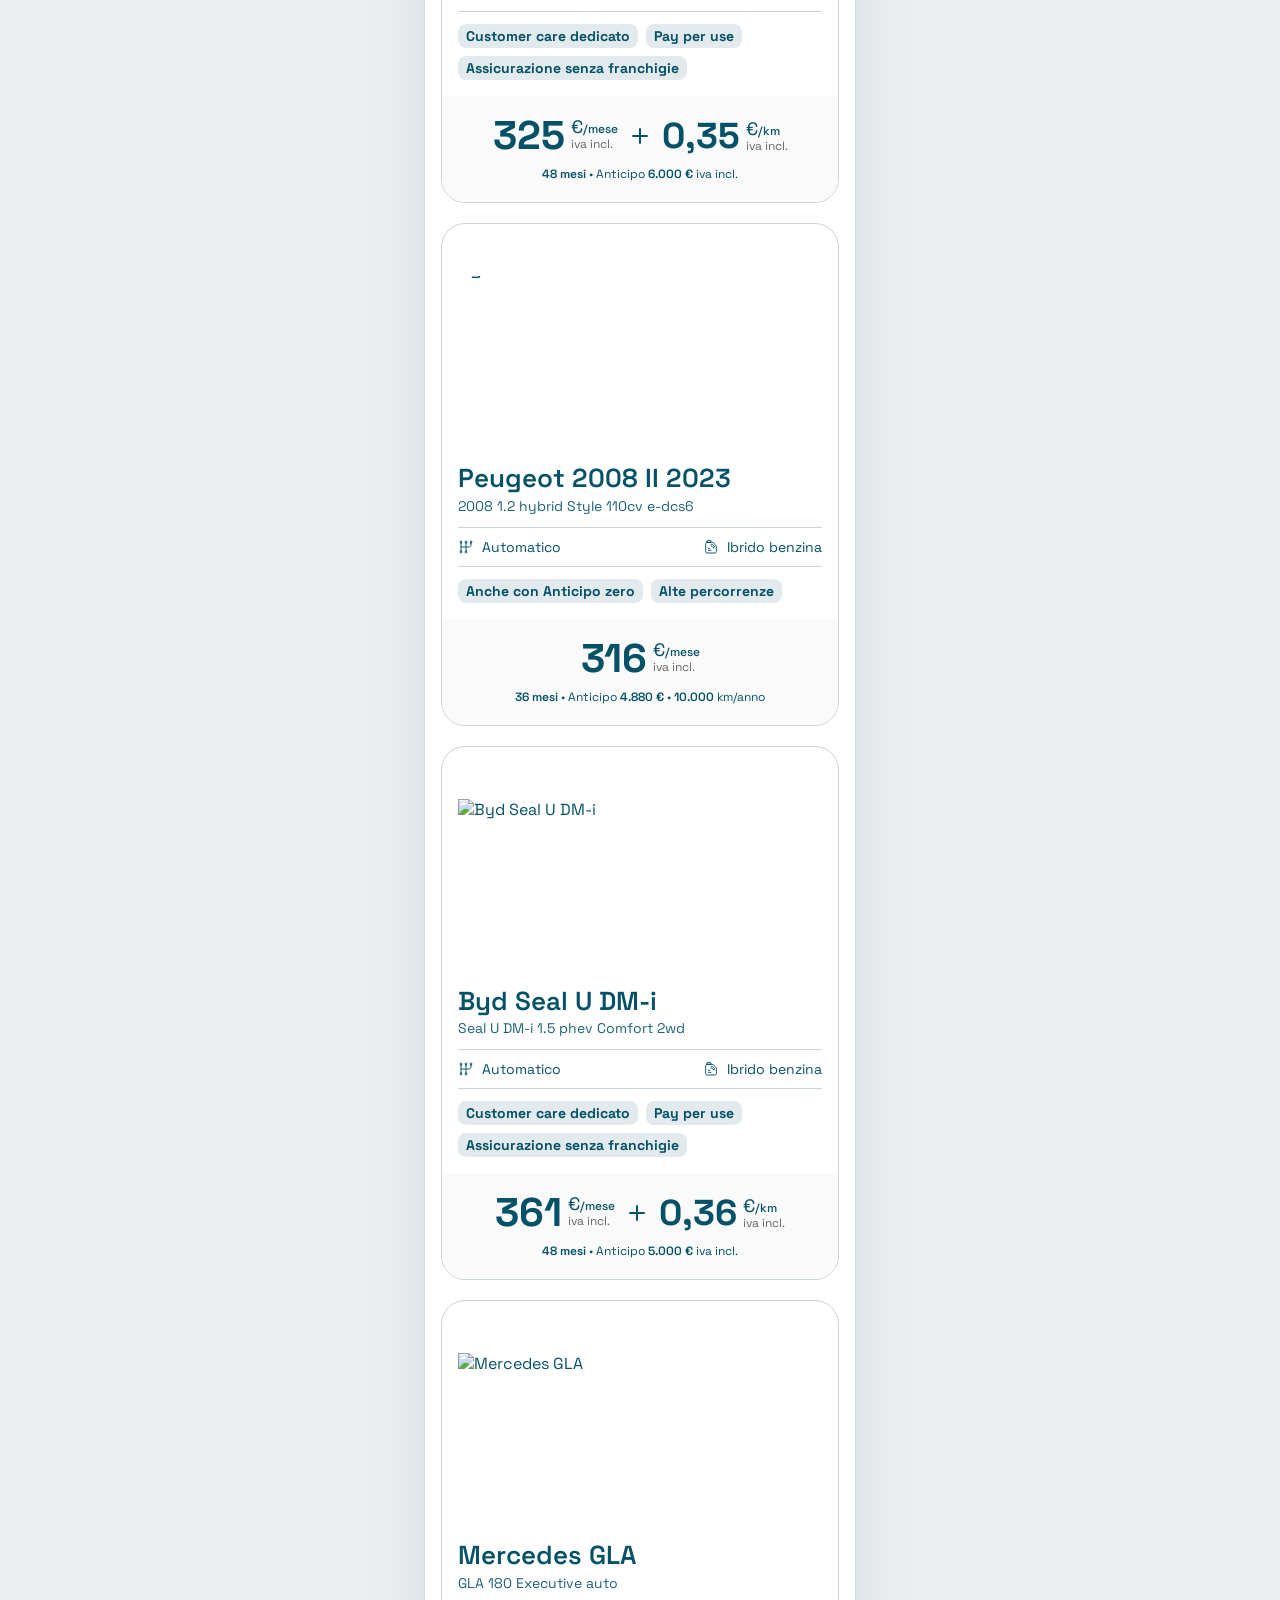
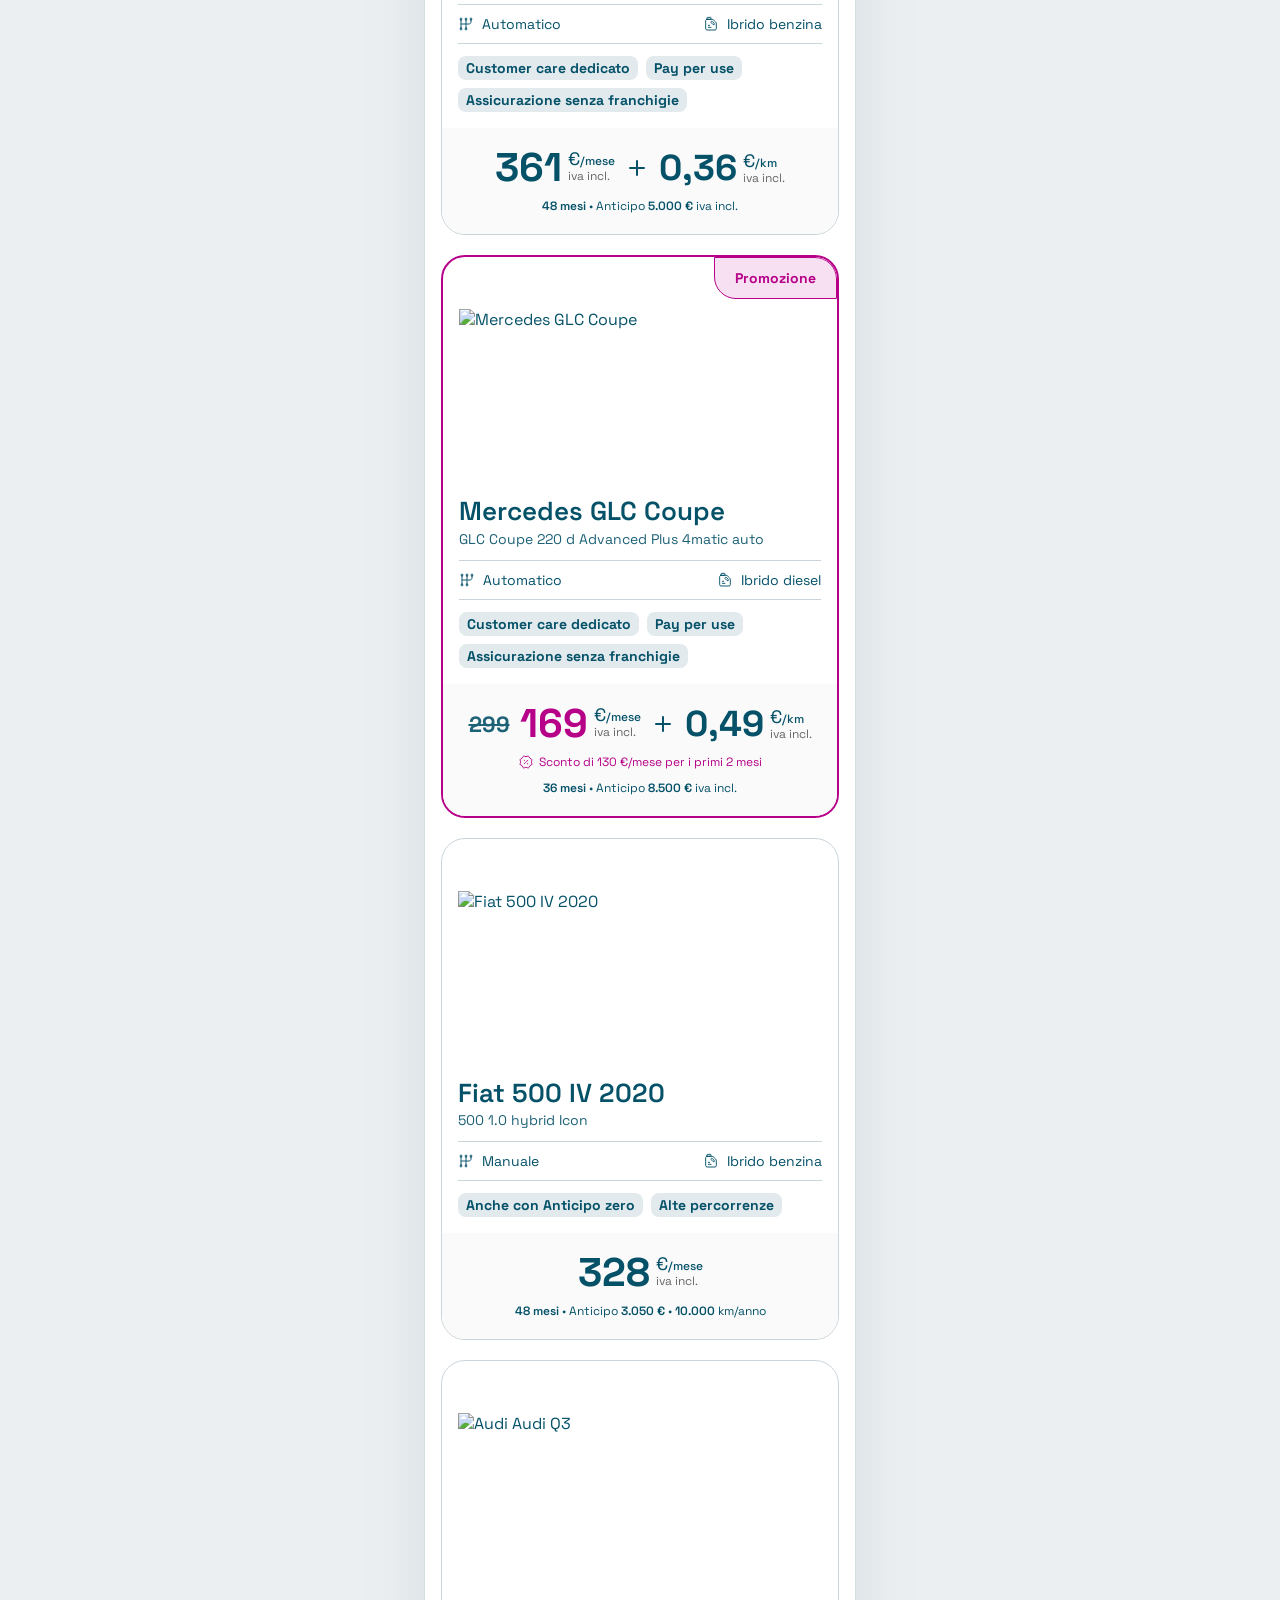
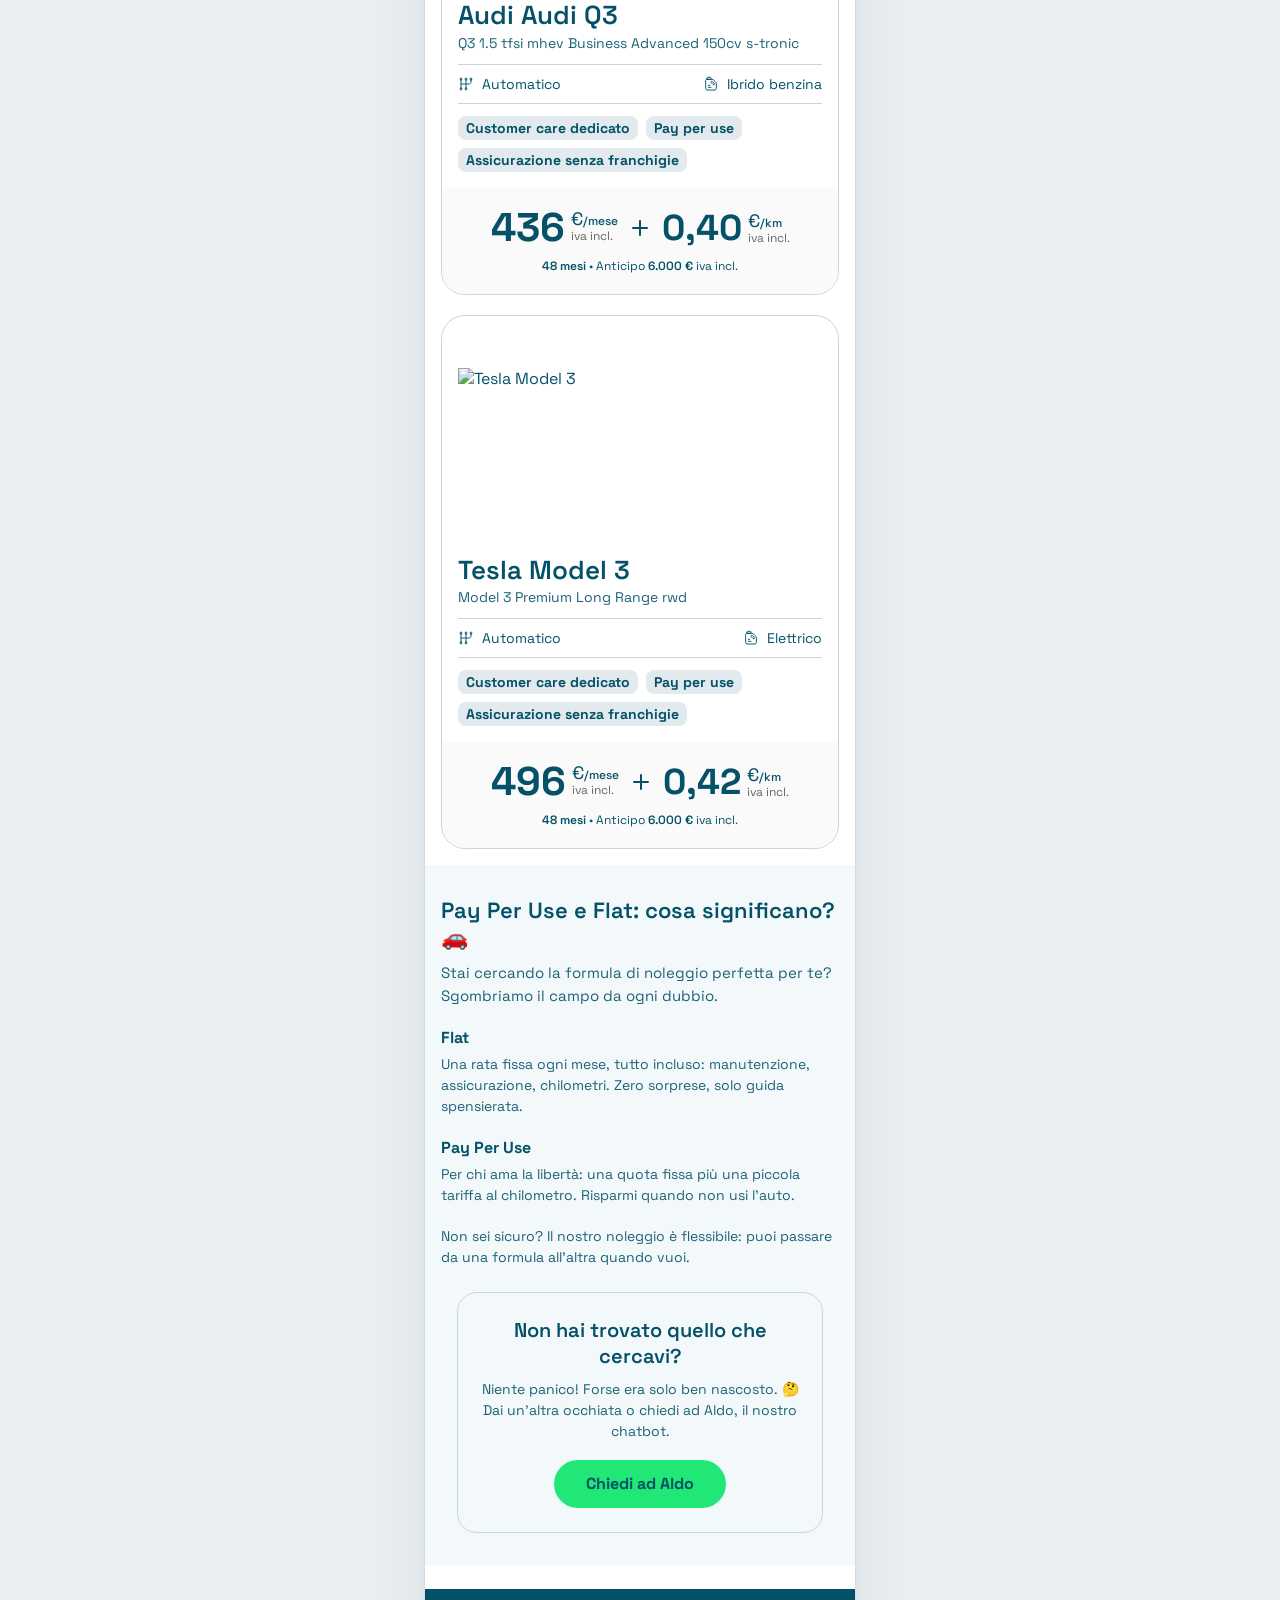
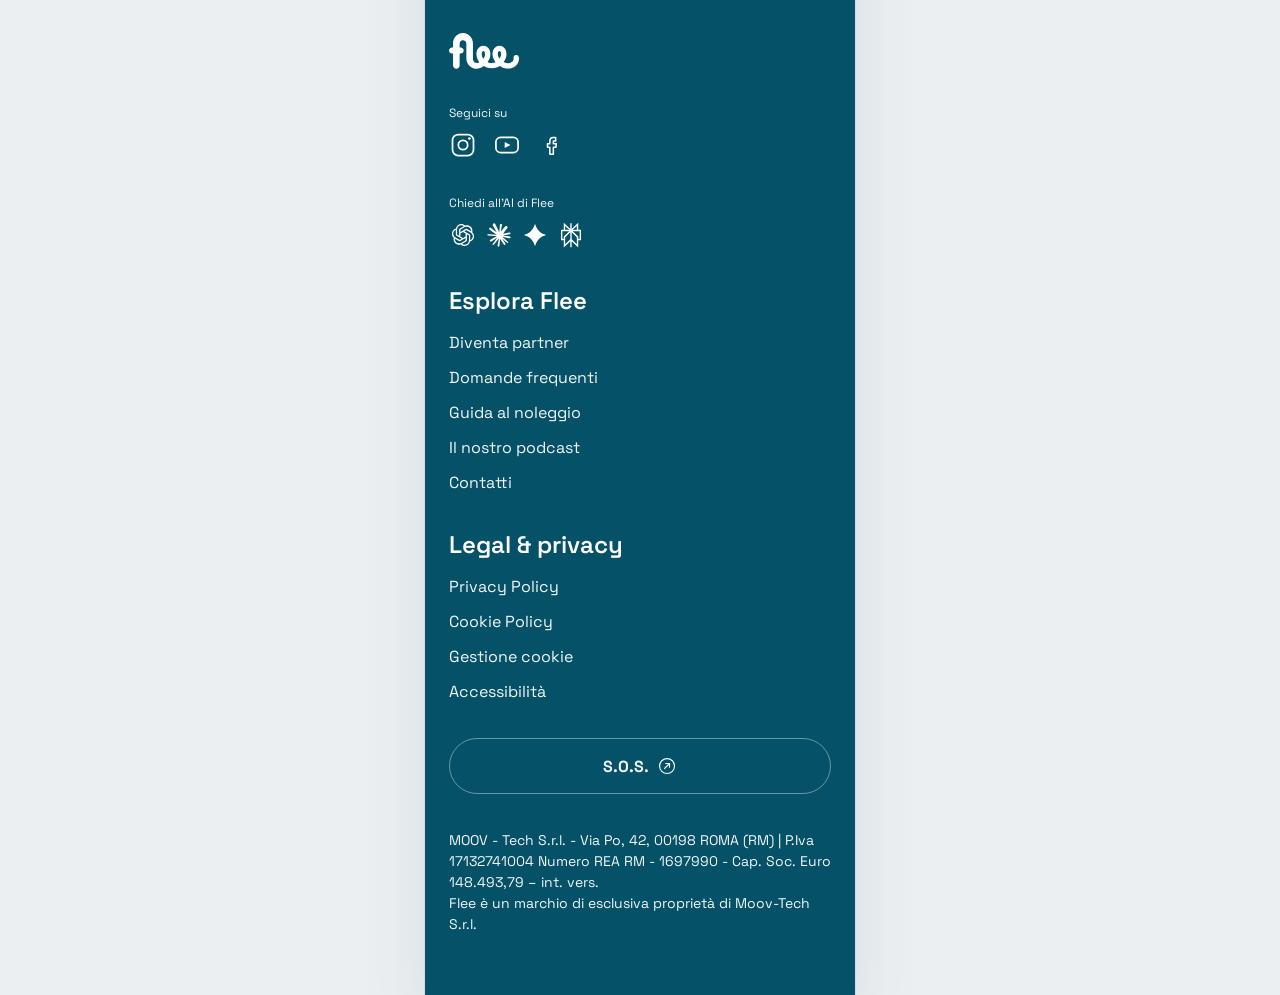
==== commit 8f13fc1e: "Añadir Maze snippet a index.html (redirect); ya presente en las 5 páginas m-*" ====
--- a/index.html
+++ b/index.html
@@ -2,6 +2,34 @@
 <html lang="it"><head><meta charset="utf-8">
 <meta name="viewport" content="width=device-width, initial-scale=1, viewport-fit=cover">
 <title>Flee · Prototipo</title>
+<script>
+(function (m, a, z, e) {
+  var s, t, u, v;
+  try {
+    t = m.sessionStorage.getItem('maze-us');
+  } catch (err) {}
+
+  if (!t) {
+    t = new Date().getTime();
+    try {
+      m.sessionStorage.setItem('maze-us', t);
+    } catch (err) {}
+  }
+
+  u = document.currentScript || (function () {
+    var w = document.getElementsByTagName('script');
+    return w[w.length - 1];
+  })();
+  v = u && u.nonce;
+
+  s = a.createElement('script');
+  s.src = z + '?apiKey=' + e;
+  s.async = true;
+  if (v) s.setAttribute('nonce', v);
+  a.getElementsByTagName('head')[0].appendChild(s);
+  m.mazeUniversalSnippetApiKey = e;
+})(window, document, 'https://snippet.maze.co/maze-universal-loader.js', '517febf3-331d-4fb5-88a1-cc1fe9c9c2b4');
+</script>
 <meta http-equiv="refresh" content="0; url=m-catalogo.html">
 <script>location.replace("m-catalogo.html")</script>
 </head><body></body></html>
